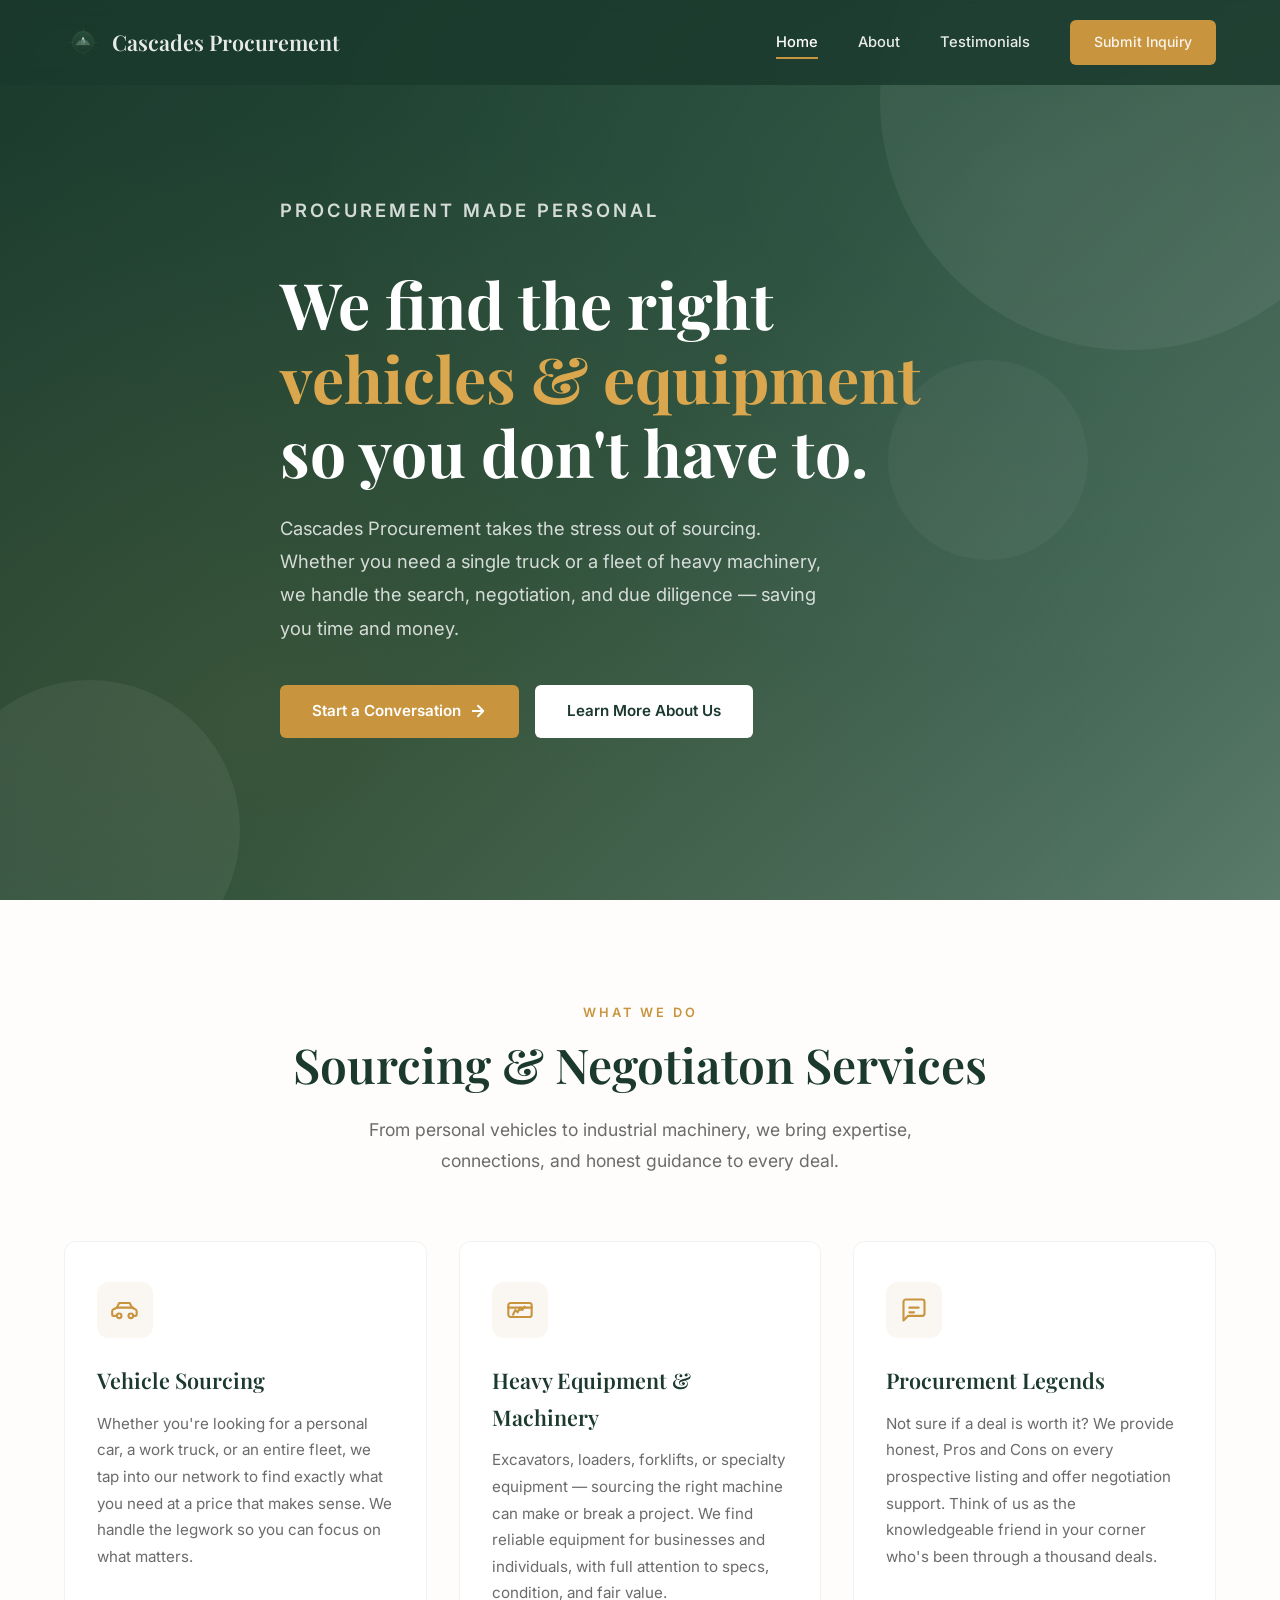
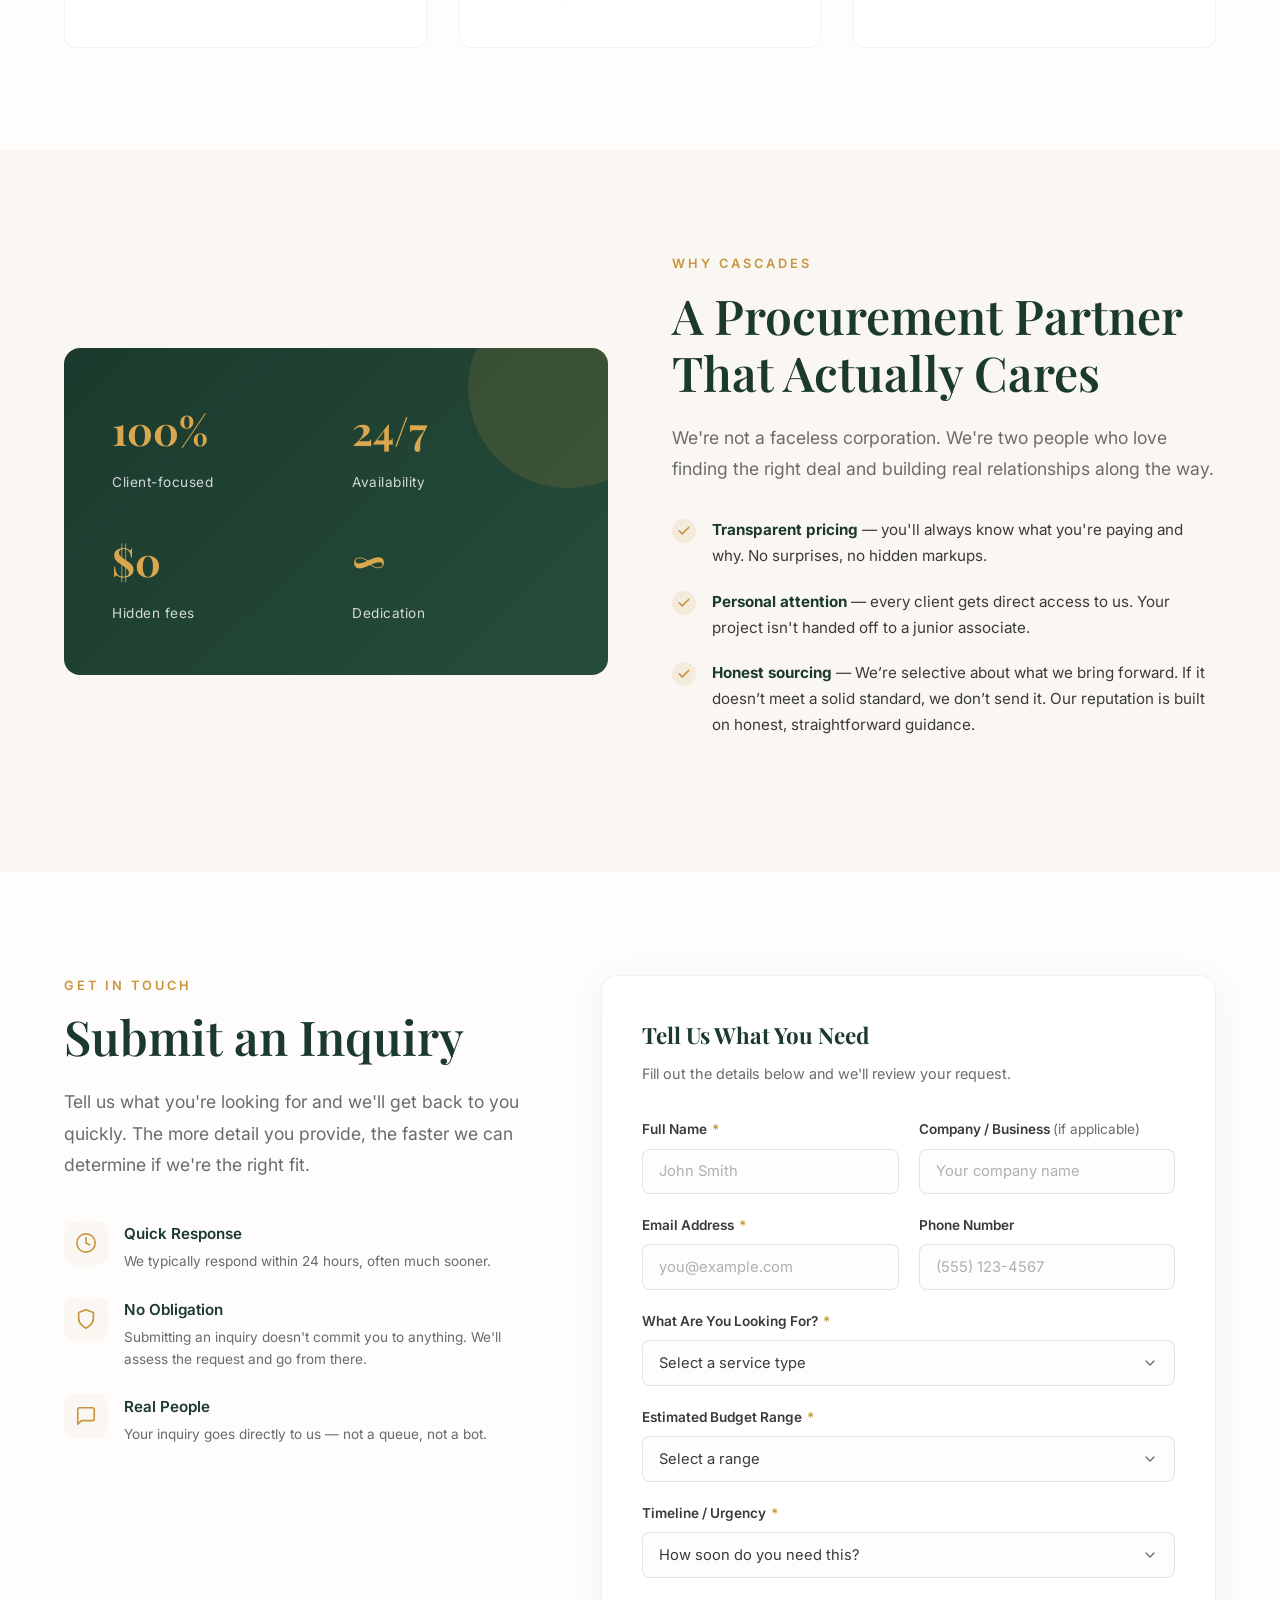
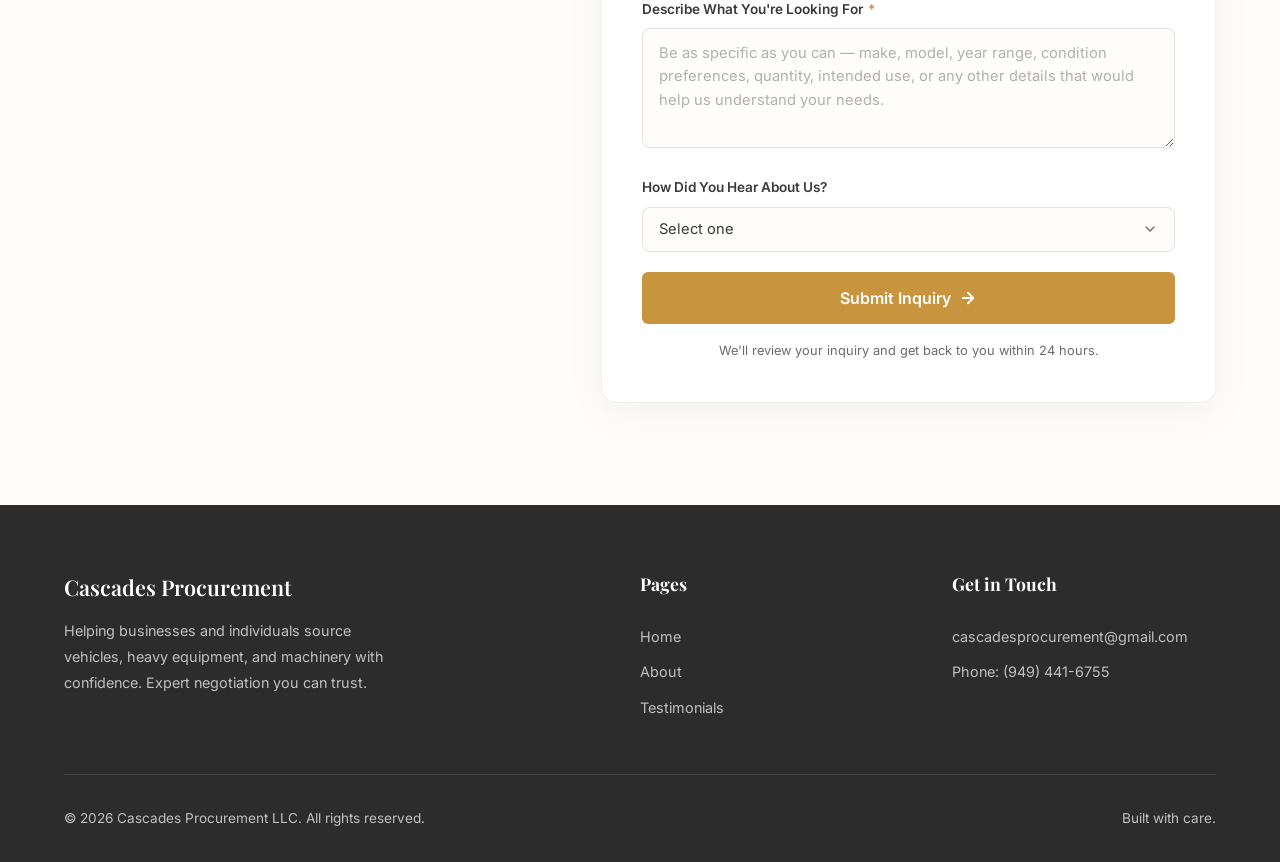
==== index.html @ 2230323b "Update index.html" ====
<!DOCTYPE html>
<html lang="en">
<head>
  <meta charset="UTF-8">
  <meta name="viewport" content="width=device-width, initial-scale=1.0">
  <title>Cascades Procurement — Vehicle &amp; Equipment Sourcing</title>
  <meta name="description" content="Cascades Procurement helps businesses and individuals source vehicles, heavy equipment, and machinery at the best value. Expert consulting and negotiation services.">
  <link rel="stylesheet" href="styles.css">
  <link rel="icon" type="image/svg+xml" href="logo-icon.svg">
</head>
<body>

  <!-- ========== NAVIGATION ========== -->
  <nav class="navbar" id="navbar">
    <div class="container nav-inner">
      <a href="index.html" class="nav-logo">
        <img class="nav-logo-icon" src="logo-icon.svg" alt="Cascades Procurement logo">
        <span class="nav-logo-text">Cascades Procurement</span>
      </a>
      <div class="nav-links" id="navLinks">
        <a href="index.html" class="active">Home</a>
        <a href="about.html">About</a>
        <a href="testimonials.html">Testimonials</a>
        <a href="#contact" class="btn btn-primary nav-cta">Submit Inquiry</a>
      </div>
      <button class="nav-toggle" id="navToggle" aria-label="Toggle navigation">
        <span></span><span></span><span></span>
      </button>
    </div>
  </nav>

  <!-- ========== HERO ========== -->
  <section class="hero">
    <div class="hero-shape hero-shape-1"></div>
    <div class="hero-shape hero-shape-2"></div>
    <div class="hero-shape hero-shape-3"></div>
    <div class="container hero-content">
      <p class="hero-label fade-up">Procurement Made Personal</p>
      <h1 class="fade-up">We find the right <em>vehicles &amp; equipment</em> so you don't have to.</h1>
      <p class="fade-up">Cascades Procurement takes the stress out of sourcing. Whether you need a single truck or a fleet of heavy machinery, we handle the search, negotiation, and due&nbsp;diligence&nbsp;&mdash;&nbsp;saving you time and money.</p>
      <div class="hero-buttons fade-up">
        <a href="#contact" class="btn btn-primary">
          Start a Conversation
          <svg width="18" height="18" viewBox="0 0 24 24" fill="none" stroke="currentColor" stroke-width="2.5" stroke-linecap="round" stroke-linejoin="round"><path d="M5 12h14M12 5l7 7-7 7"/></svg>
        </a>
        <a href="about.html" class="btn btn-white">Learn More About Us</a>
      </div>
    </div>
  </section>

  <!-- ========== SERVICES ========== -->
  <section class="services" id="services">
    <div class="container">
      <div class="services-header">
        <p class="section-label fade-up">What We Do</p>
        <h2 class="section-heading fade-up">Sourcing &amp; Negotiaton Services</h2>
        <p class="section-sub fade-up">From personal vehicles to industrial machinery, we bring expertise, connections, and honest guidance to every deal.</p>
      </div>
      <div class="services-grid stagger">

        <!-- Card 1 -->
        <div class="service-card fade-up">
          <div class="service-icon">
            <svg viewBox="0 0 24 24" fill="none" stroke="currentColor" stroke-width="1.8" stroke-linecap="round" stroke-linejoin="round">
              <path d="M19 17h2c.6 0 1-.4 1-1v-3c0-.9-.7-1.7-1.5-1.9L18 10l-2-4H7L5 10l-2.5 1.1C1.7 11.3 1 12.1 1 13v3c0 .6.4 1 1 1h2"/>
              <circle cx="7" cy="17" r="2"/><circle cx="17" cy="17" r="2"/>
              <path d="M5 10h14"/>
            </svg>
          </div>
          <h3>Vehicle Sourcing</h3>
          <p>Whether you're looking for a personal car, a work truck, or an entire fleet, we tap into our network to find exactly what you need at a price that makes sense. We handle the legwork so you can focus on what matters.</p>
        </div>

        <!-- Card 2 -->
        <div class="service-card fade-up">
          <div class="service-icon">
            <svg viewBox="0 0 24 24" fill="none" stroke="currentColor" stroke-width="1.8" stroke-linecap="round" stroke-linejoin="round">
              <rect x="2" y="6" width="20" height="12" rx="2"/>
              <path d="M12 12h.01"/>
              <path d="M2 10h20"/>
              <path d="M6 16l2-4 2 2 2-4 2 2 2-3"/>
            </svg>
          </div>
          <h3>Heavy Equipment &amp; Machinery</h3>
          <p>Excavators, loaders, forklifts, or specialty equipment &mdash; sourcing the right machine can make or break a project. We find reliable equipment for businesses and individuals, with full attention to specs, condition, and fair value.</p>
        </div>

        <!-- Card 3 -->
        <div class="service-card fade-up">
          <div class="service-icon">
            <svg viewBox="0 0 24 24" fill="none" stroke="currentColor" stroke-width="1.8" stroke-linecap="round" stroke-linejoin="round">
              <path d="M21 15a2 2 0 01-2 2H7l-4 4V5a2 2 0 012-2h14a2 2 0 012 2z"/>
              <path d="M8 10h8M8 14h4"/>
            </svg>
          </div>
          <h3>Procurement Legends</h3>
          <p>Not sure if a deal is worth it? We provide honest, Pros and Cons on every prospective listing and offer negotiation support. Think of us as the knowledgeable friend in your corner who's been through a thousand deals.</p>
        </div>

      </div>
    </div>
  </section>

  <!-- ========== WHY US ========== -->
  <section class="value">
    <div class="container value-grid">
      <div class="value-visual fade-up">
        <div class="value-visual-box">
          <div class="stat-grid">
            <div class="stat">
              <h4>100%</h4>
              <span>Client-focused</span>
            </div>
            <div class="stat">
              <h4>24/7</h4>
              <span>Availability</span>
            </div>
            <div class="stat">
              <h4>$0</h4>
              <span>Hidden fees</span>
            </div>
            <div class="stat">
              <h4>&infin;</h4>
              <span>Dedication</span>
            </div>
          </div>
        </div>
      </div>
      <div class="value-content fade-up">
        <p class="section-label">Why Cascades</p>
        <h2 class="section-heading">A Procurement Partner That Actually Cares</h2>
        <p class="section-sub">We're not a faceless corporation. We're two people who love finding the right deal and building real relationships along the way.</p>
        <div class="value-list">
          <div class="value-item">
            <div class="value-check">
              <svg viewBox="0 0 24 24" fill="none" stroke="currentColor" stroke-width="3" stroke-linecap="round" stroke-linejoin="round"><polyline points="20 6 9 17 4 12"/></svg>
            </div>
            <p><strong>Transparent pricing</strong> &mdash; you'll always know what you're paying and why. No surprises, no hidden markups.</p>
          </div>
          <div class="value-item">
            <div class="value-check">
              <svg viewBox="0 0 24 24" fill="none" stroke="currentColor" stroke-width="3" stroke-linecap="round" stroke-linejoin="round"><polyline points="20 6 9 17 4 12"/></svg>
            </div>
            <p><strong>Personal attention</strong> &mdash; every client gets direct access to us. Your project isn't handed off to a junior associate.</p>
          </div>
          <div class="value-item">
            <div class="value-check">
              <svg viewBox="0 0 24 24" fill="none" stroke="currentColor" stroke-width="3" stroke-linecap="round" stroke-linejoin="round"><polyline points="20 6 9 17 4 12"/></svg>
            </div>
            <p><strong>Honest sourcing</strong> &mdash; We’re selective about what we bring forward. If it doesn’t meet a solid standard, we don’t send it. Our reputation is built on honest, straightforward guidance.</p>
          </div>
        </div>
      </div>
    </div>
  </section>

  <!-- ========== INQUIRY FORM ========== -->
  <section class="inquiry" id="contact">
    <div class="container">
      <div class="inquiry-wrapper">

        <!-- Left: Info -->
        <div class="inquiry-info fade-up">
          <p class="section-label">Get in Touch</p>
          <h2 class="section-heading">Submit an Inquiry</h2>
          <p class="section-sub">Tell us what you're looking for and we'll get back to you quickly. The more detail you provide, the faster we can determine if we're the right fit.</p>
          <div class="inquiry-perks">
            <div class="inquiry-perk">
              <div class="inquiry-perk-icon">
                <svg viewBox="0 0 24 24" fill="none" stroke="currentColor" stroke-width="1.8" stroke-linecap="round" stroke-linejoin="round"><circle cx="12" cy="12" r="10"/><polyline points="12 6 12 12 16 14"/></svg>
              </div>
              <div>
                <h4>Quick Response</h4>
                <p>We typically respond within 24 hours, often much sooner.</p>
              </div>
            </div>
            <div class="inquiry-perk">
              <div class="inquiry-perk-icon">
                <svg viewBox="0 0 24 24" fill="none" stroke="currentColor" stroke-width="1.8" stroke-linecap="round" stroke-linejoin="round"><path d="M12 22s8-4 8-10V5l-8-3-8 3v7c0 6 8 10 8 10z"/></svg>
              </div>
              <div>
                <h4>No Obligation</h4>
                <p>Submitting an inquiry doesn't commit you to anything. We'll assess the request and go from there.</p>
              </div>
            </div>
            <div class="inquiry-perk">
              <div class="inquiry-perk-icon">
                <svg viewBox="0 0 24 24" fill="none" stroke="currentColor" stroke-width="1.8" stroke-linecap="round" stroke-linejoin="round"><path d="M21 15a2 2 0 01-2 2H7l-4 4V5a2 2 0 012-2h14a2 2 0 012 2z"/></svg>
              </div>
              <div>
                <h4>Real People</h4>
                <p>Your inquiry goes directly to us — not a queue, not a bot.</p>
              </div>
            </div>
          </div>
        </div>

        <!-- Right: Form -->
        <div class="inquiry-form-card fade-up">
          <h3>Tell Us What You Need</h3>
          <p>Fill out the details below and we'll review your request.</p>

          <form id="inquiryForm" action="https://formspree.io/f/xgopvnvy" method="POST">

            <div class="form-row">
              <div class="form-group">
                <label for="name">Full Name <span class="required">*</span></label>
                <input type="text" id="name" name="name" placeholder="John Smith" required>
              </div>
              <div class="form-group">
                <label for="company">Company / Business <span style="font-weight:400;color:var(--text-light);">(if applicable)</span></label>
                <input type="text" id="company" name="company" placeholder="Your company name">
              </div>
            </div>

            <div class="form-row">
              <div class="form-group">
                <label for="email">Email Address <span class="required">*</span></label>
                <input type="email" id="email" name="email" placeholder="you@example.com" required>
              </div>
              <div class="form-group">
                <label for="phone">Phone Number</label>
                <input type="tel" id="phone" name="phone" placeholder="(555) 123-4567">
              </div>
            </div>

            <div class="form-group">
              <label for="service">What Are You Looking For? <span class="required">*</span></label>
              <select id="service" name="service" required>
                <option value="" disabled selected>Select a service type</option>
                <option value="Vehicle Sourcing — Personal">Vehicle Sourcing — Personal Use</option>
                <option value="Vehicle Sourcing — Business">Vehicle Sourcing — Business / Fleet</option>
                <option value="Heavy Equipment — Personal">Heavy Equipment / Machinery — Personal Use</option>
                <option value="Heavy Equipment — Business">Heavy Equipment / Machinery — Business Use</option>
                <option value="Consulting — Purchase Advice">Consulting — Purchase Advice / Opinion</option>
                <option value="Other">Other</option>
              </select>
            </div>

            <div class="form-group">
              <label for="budget">Estimated Budget Range <span class="required">*</span></label>
              <select id="budget" name="budget" required>
                <option value="" disabled selected>Select a range</option>
                <option value="Under $25,000">Under $25,000</option>
                <option value="$25,000 - $50,000">$25,000 – $50,000</option>
                <option value="$50,000 - $100,000">$50,000 – $100,000</option>
                <option value="$100,000 - $250,000">$100,000 – $250,000</option>
                <option value="$250,000+">$250,000+</option>
                <option value="Not sure yet">Not sure yet</option>
              </select>
            </div>

            <div class="form-group">
              <label for="timeline">Timeline / Urgency <span class="required">*</span></label>
              <select id="timeline" name="timeline" required>
                <option value="" disabled selected>How soon do you need this?</option>
                <option value="ASAP">As soon as possible</option>
                <option value="Within 2 weeks">Within 2 weeks</option>
                <option value="Within 1 month">Within 1 month</option>
                <option value="Within 3 months">Within 1–3 months</option>
                <option value="No rush">No rush — just exploring</option>
              </select>
            </div>

            <div class="form-group">
              <label for="details">Describe What You're Looking For <span class="required">*</span></label>
              <textarea id="details" name="details" placeholder="Be as specific as you can — make, model, year range, condition preferences, quantity, intended use, or any other details that would help us understand your needs." required></textarea>
            </div>

            <div class="form-group">
              <label for="how_found">How Did You Hear About Us?</label>
              <select id="how_found" name="how_found">
                <option value="" disabled selected>Select one</option>
                <option value="Google Search">Google Search</option>
                <option value="Social Media">Social Media</option>
                <option value="Referral">Referral / Word of Mouth</option>
                <option value="Other">Other</option>
              </select>
            </div>

            <div class="form-submit">
              <button type="submit" class="btn btn-primary">
                Submit Inquiry
                <svg width="18" height="18" viewBox="0 0 24 24" fill="none" stroke="currentColor" stroke-width="2.5" stroke-linecap="round" stroke-linejoin="round"><path d="M5 12h14M12 5l7 7-7 7"/></svg>
              </button>
            </div>
            <p class="form-note">We'll review your inquiry and get back to you within 24 hours.</p>
          </form>

          <!-- Success message (shown after submit) -->
          <div class="form-success" id="formSuccess">
            <div class="form-success-icon">
              <svg viewBox="0 0 24 24" fill="none" stroke="currentColor" stroke-width="2" stroke-linecap="round" stroke-linejoin="round"><polyline points="20 6 9 17 4 12"/></svg>
            </div>
            <h3>Inquiry Received!</h3>
            <p>Thank you for reaching out. We'll review the details and get back to you as soon as possible — usually within 24 hours.</p>
          </div>

        </div>
      </div>
    </div>
  </section>

  <!-- ========== FOOTER ========== -->
  <footer class="footer">
    <div class="container">
      <div class="footer-grid">
        <div class="footer-brand">
          <span class="nav-logo-text">Cascades Procurement</span>
          <p>Helping businesses and individuals source vehicles, heavy equipment, and machinery with confidence. Expert negotiation you can trust.</p>
        </div>
        <div>
          <h4>Pages</h4>
          <div class="footer-links">
            <a href="index.html">Home</a>
            <a href="about.html">About</a>
            <a href="testimonials.html">Testimonials</a>
          </div>
        </div>
        <div>
          <h4>Get in Touch</h4>
          <div class="footer-links">
            <a href="mailto:cascadesprocurement@gmail.com">cascadesprocurement@gmail.com</a>
            <a href="tel:+10000000000">Phone: (949) 441-6755</a>
          </div>
        </div>
      </div>
      <div class="footer-bottom">
        <span>&copy; 2026 Cascades Procurement LLC. All rights reserved.</span>
        <span>Built with care.</span>
      </div>
    </div>
  </footer>

  <script src="script.js"></script>
</body>
</html>
---- styles.css ----
/* ============================================
   Cascades Procurement — Global Styles
   Warm, approachable, professional
   ============================================ */

/* ---------- Fonts ---------- */
@import url('https://fonts.googleapis.com/css2?family=Inter:wght@300;400;500;600;700&family=Playfair+Display:wght@500;600;700&display=swap');

/* ---------- Custom Properties ---------- */
:root {
  /* Core palette */
  --forest:       #1b3a2d;
  --forest-light: #264d3b;
  --sage:         #5a7a6a;
  --amber:        #c8943e;
  --amber-light:  #daa74e;
  --cream:        #faf7f2;
  --warm-white:   #fffdfb;
  --warm-gray:    #f2efe9;
  --charcoal:     #2c2c2c;
  --text:         #3a3a3a;
  --text-light:   #6b6b6b;

  /* Typography */
  --font-body:    'Inter', system-ui, -apple-system, sans-serif;
  --font-display: 'Playfair Display', Georgia, serif;

  /* Spacing */
  --section-pad: clamp(4rem, 8vw, 7rem);

  /* Transitions */
  --ease: cubic-bezier(.4, 0, .2, 1);
}

/* ---------- Reset & Base ---------- */
*, *::before, *::after { box-sizing: border-box; margin: 0; padding: 0; }

html {
  scroll-behavior: smooth;
  -webkit-font-smoothing: antialiased;
}

body {
  font-family: var(--font-body);
  color: var(--text);
  background: var(--warm-white);
  line-height: 1.7;
  overflow-x: hidden;
}

img { max-width: 100%; display: block; }
a   { text-decoration: none; color: inherit; }
ul  { list-style: none; }

/* ---------- Utility ---------- */
.container {
  width: min(1200px, 90%);
  margin-inline: auto;
}

.section-label {
  font-family: var(--font-body);
  font-size: .8rem;
  font-weight: 600;
  letter-spacing: 3px;
  text-transform: uppercase;
  color: var(--amber);
  margin-bottom: .75rem;
}

.section-heading {
  font-family: var(--font-display);
  font-size: clamp(2rem, 4vw, 3rem);
  font-weight: 600;
  color: var(--forest);
  line-height: 1.2;
  margin-bottom: 1.25rem;
}

.section-sub {
  font-size: 1.1rem;
  color: var(--text-light);
  max-width: 600px;
  line-height: 1.8;
}

/* ---------- Buttons ---------- */
.btn {
  display: inline-flex;
  align-items: center;
  gap: .5rem;
  padding: .85rem 2rem;
  border-radius: 6px;
  font-family: var(--font-body);
  font-weight: 600;
  font-size: .95rem;
  cursor: pointer;
  border: none;
  transition: all .3s var(--ease);
}

.btn-primary {
  background: var(--amber);
  color: #fff;
}
.btn-primary:hover {
  background: var(--amber-light);
  transform: translateY(-2px);
  box-shadow: 0 8px 24px rgba(200, 148, 62, .3);
}

.btn-outline {
  background: transparent;
  color: var(--forest);
  border: 2px solid var(--forest);
}
.btn-outline:hover {
  background: var(--forest);
  color: #fff;
  transform: translateY(-2px);
}

.btn-white {
  background: #fff;
  color: var(--forest);
}
.btn-white:hover {
  transform: translateY(-2px);
  box-shadow: 0 8px 24px rgba(0,0,0,.12);
}

/* ---------- Navigation ---------- */
.navbar {
  position: fixed;
  top: 0; left: 0; right: 0;
  z-index: 1000;
  padding: 1.25rem 0;
  background: rgba(27, 58, 45, .85);
  backdrop-filter: blur(12px);
  transition: all .4s var(--ease);
}

/* Nav text is white on dark hero background */
.navbar .nav-logo-text,
.navbar .nav-links a {
  color: rgba(255,255,255,.9);
}

.navbar .nav-links a:hover,
.navbar .nav-links a.active {
  color: #fff;
}

.navbar .nav-toggle span {
  background: #fff;
}

.navbar.scrolled {
  background: rgba(255, 253, 251, .97);
  backdrop-filter: blur(12px);
  box-shadow: 0 1px 20px rgba(0,0,0,.06);
  padding: .85rem 0;
}

/* Revert text to dark on scrolled / inner pages */
.navbar.scrolled .nav-logo-text,
.navbar.scrolled .nav-links a {
  color: var(--text);
}

.navbar.scrolled .nav-links a:hover,
.navbar.scrolled .nav-links a.active {
  color: var(--forest);
}

.navbar.scrolled .nav-toggle span {
  background: var(--forest);
}

/* scrolled state handled by default img rendering */

.nav-inner {
  display: flex;
  align-items: center;
  justify-content: space-between;
}

.nav-logo {
  display: flex;
  align-items: center;
  gap: .65rem;
}

.nav-logo-icon {
  width: 38px;
  height: 38px;
}

.nav-logo-text {
  font-family: var(--font-display);
  font-size: 1.35rem;
  font-weight: 600;
  color: var(--forest);
}

.nav-links {
  display: flex;
  align-items: center;
  gap: 2.5rem;
}

.nav-links a {
  font-size: .92rem;
  font-weight: 500;
  color: var(--text);
  position: relative;
  transition: color .3s var(--ease);
}

.nav-links a::after {
  content: '';
  position: absolute;
  bottom: -4px; left: 0;
  width: 0; height: 2px;
  background: var(--amber);
  transition: width .3s var(--ease);
}

.nav-links a:hover,
.nav-links a.active {
  color: var(--forest);
}

.nav-links a:hover::after,
.nav-links a.active::after {
  width: 100%;
}

.nav-cta {
  padding: .65rem 1.5rem !important;
  font-size: .88rem !important;
}

/* Mobile menu toggle */
.nav-toggle {
  display: none;
  flex-direction: column;
  gap: 5px;
  cursor: pointer;
  background: none;
  border: none;
  padding: 4px;
}
.nav-toggle span {
  display: block;
  width: 24px;
  height: 2px;
  background: var(--forest);
  border-radius: 2px;
  transition: all .3s var(--ease);
}

/* ---------- Hero ---------- */
.hero {
  position: relative;
  min-height: 100vh;
  display: flex;
  align-items: center;
  background: linear-gradient(135deg, var(--forest) 0%, var(--forest-light) 50%, var(--sage) 100%);
  overflow: hidden;
}

.hero::before {
  content: '';
  position: absolute;
  inset: 0;
  background:
    radial-gradient(ellipse at 20% 80%, rgba(200, 148, 62, .12) 0%, transparent 60%),
    radial-gradient(ellipse at 80% 20%, rgba(255,255,255,.06) 0%, transparent 50%);
}

.hero-content {
  position: relative;
  z-index: 2;
  max-width: 720px;
  padding: 8rem 0 6rem;
}

.hero-label {
  font-size: .8rem;
  font-weight: 600;
  letter-spacing: 3px;
  text-transform: uppercase;
  color: var(--amber);
  margin-bottom: 1.5rem;
}

.hero h1 {
  font-family: var(--font-display);
  font-size: clamp(2.5rem, 5.5vw, 4rem);
  font-weight: 700;
  color: #fff;
  line-height: 1.15;
  margin-bottom: 1.5rem;
}

.hero h1 em {
  font-style: normal;
  color: var(--amber-light);
}

.hero p {
  font-size: 1.15rem;
  color: rgba(255,255,255,.8);
  line-height: 1.8;
  max-width: 560px;
  margin-bottom: 2.5rem;
}

.hero-buttons {
  display: flex;
  flex-wrap: wrap;
  gap: 1rem;
}

/* Floating shapes */
.hero-shape {
  position: absolute;
  border-radius: 50%;
  opacity: .06;
  background: #fff;
}
.hero-shape-1 { width: 500px; height: 500px; top: -150px; right: -100px; }
.hero-shape-2 { width: 300px; height: 300px; bottom: -80px; left: -60px; }
.hero-shape-3 { width: 200px; height: 200px; top: 40%; right: 15%; opacity: .04; }

/* ---------- Services ---------- */
.services {
  padding: var(--section-pad) 0;
  background: var(--warm-white);
}

.services-header {
  text-align: center;
  margin-bottom: 4rem;
}

.services-header .section-sub {
  margin-inline: auto;
}

.services-grid {
  display: grid;
  grid-template-columns: repeat(auto-fit, minmax(320px, 1fr));
  gap: 2rem;
}

.service-card {
  background: #fff;
  border-radius: 12px;
  padding: 2.5rem 2rem;
  border: 1px solid rgba(0,0,0,.05);
  transition: all .4s var(--ease);
  position: relative;
  overflow: hidden;
}

.service-card::before {
  content: '';
  position: absolute;
  top: 0; left: 0; right: 0;
  height: 3px;
  background: linear-gradient(90deg, var(--amber), var(--amber-light));
  transform: scaleX(0);
  transform-origin: left;
  transition: transform .4s var(--ease);
}

.service-card:hover {
  transform: translateY(-4px);
  box-shadow: 0 16px 48px rgba(0,0,0,.08);
}

.service-card:hover::before {
  transform: scaleX(1);
}

.service-icon {
  width: 56px;
  height: 56px;
  border-radius: 12px;
  background: var(--cream);
  display: flex;
  align-items: center;
  justify-content: center;
  margin-bottom: 1.5rem;
}

.service-icon svg {
  width: 28px;
  height: 28px;
  color: var(--amber);
}

.service-card h3 {
  font-family: var(--font-display);
  font-size: 1.35rem;
  font-weight: 600;
  color: var(--forest);
  margin-bottom: .75rem;
}

.service-card p {
  color: var(--text-light);
  font-size: .95rem;
  line-height: 1.75;
}

/* ---------- Why Us / Value ---------- */
.value {
  padding: var(--section-pad) 0;
  background: var(--cream);
}

.value-grid {
  display: grid;
  grid-template-columns: 1fr 1fr;
  gap: 4rem;
  align-items: center;
}

.value-visual {
  position: relative;
}

.value-visual-box {
  background: linear-gradient(135deg, var(--forest), var(--forest-light));
  border-radius: 16px;
  padding: 3rem;
  color: #fff;
  position: relative;
  overflow: hidden;
}

.value-visual-box::after {
  content: '';
  position: absolute;
  width: 200px; height: 200px;
  border-radius: 50%;
  background: rgba(200,148,62,.15);
  top: -60px; right: -60px;
}

.stat-grid {
  display: grid;
  grid-template-columns: 1fr 1fr;
  gap: 2rem;
  position: relative;
  z-index: 1;
}

.stat h4 {
  font-family: var(--font-display);
  font-size: 2.5rem;
  font-weight: 700;
  color: var(--amber-light);
  margin-bottom: .25rem;
}

.stat span {
  font-size: .85rem;
  opacity: .8;
  letter-spacing: .5px;
}

.value-content .section-sub {
  margin-bottom: 2rem;
}

.value-list {
  display: flex;
  flex-direction: column;
  gap: 1.25rem;
  margin-bottom: 2rem;
}

.value-item {
  display: flex;
  align-items: flex-start;
  gap: 1rem;
}

.value-check {
  width: 24px;
  height: 24px;
  border-radius: 50%;
  background: rgba(200, 148, 62, .12);
  display: flex;
  align-items: center;
  justify-content: center;
  flex-shrink: 0;
  margin-top: 2px;
}

.value-check svg {
  width: 14px;
  height: 14px;
  color: var(--amber);
}

.value-item p {
  font-size: .95rem;
  color: var(--text);
  line-height: 1.7;
}

.value-item strong {
  color: var(--forest);
}

/* ---------- Inquiry Form ---------- */
.inquiry {
  padding: var(--section-pad) 0;
  background: var(--warm-white);
}

.inquiry-wrapper {
  display: grid;
  grid-template-columns: 1fr 1.3fr;
  gap: 4rem;
  align-items: start;
}

.inquiry-info {
  position: sticky;
  top: 7rem;
}

.inquiry-info .section-sub {
  margin-bottom: 2.5rem;
}

.inquiry-perks {
  display: flex;
  flex-direction: column;
  gap: 1.5rem;
}

.inquiry-perk {
  display: flex;
  align-items: flex-start;
  gap: 1rem;
}

.inquiry-perk-icon {
  width: 44px;
  height: 44px;
  border-radius: 10px;
  background: var(--cream);
  display: flex;
  align-items: center;
  justify-content: center;
  flex-shrink: 0;
}

.inquiry-perk-icon svg {
  width: 22px;
  height: 22px;
  color: var(--amber);
}

.inquiry-perk h4 {
  font-size: .95rem;
  font-weight: 600;
  color: var(--forest);
  margin-bottom: .2rem;
}

.inquiry-perk p {
  font-size: .85rem;
  color: var(--text-light);
  line-height: 1.65;
}

.inquiry-form-card {
  background: #fff;
  border-radius: 16px;
  padding: 2.5rem;
  border: 1px solid rgba(0,0,0,.06);
  box-shadow: 0 8px 40px rgba(0,0,0,.05);
}

.inquiry-form-card h3 {
  font-family: var(--font-display);
  font-size: 1.4rem;
  color: var(--forest);
  margin-bottom: .5rem;
}

.inquiry-form-card > p {
  font-size: .9rem;
  color: var(--text-light);
  margin-bottom: 2rem;
  line-height: 1.7;
}

.form-row {
  display: grid;
  grid-template-columns: 1fr 1fr;
  gap: 1.25rem;
}

.form-group {
  margin-bottom: 1.25rem;
}

.form-group.full {
  grid-column: 1 / -1;
}

.form-group label {
  display: block;
  font-size: .85rem;
  font-weight: 600;
  color: var(--text);
  margin-bottom: .45rem;
}

.form-group label .required {
  color: var(--amber);
  margin-left: 2px;
}

.form-group input,
.form-group select,
.form-group textarea {
  width: 100%;
  padding: .8rem 1rem;
  border: 1.5px solid rgba(0,0,0,.1);
  border-radius: 8px;
  font-family: var(--font-body);
  font-size: .92rem;
  color: var(--text);
  background: var(--warm-white);
  transition: border-color .3s var(--ease), box-shadow .3s var(--ease);
  -webkit-appearance: none;
  appearance: none;
}

.form-group select {
  background-image: url("data:image/svg+xml,%3Csvg xmlns='http://www.w3.org/2000/svg' width='16' height='16' viewBox='0 0 24 24' fill='none' stroke='%236b6b6b' stroke-width='2' stroke-linecap='round' stroke-linejoin='round'%3E%3Cpolyline points='6 9 12 15 18 9'%3E%3C/polyline%3E%3C/svg%3E");
  background-repeat: no-repeat;
  background-position: right 1rem center;
  padding-right: 2.5rem;
  cursor: pointer;
}

.form-group textarea {
  resize: vertical;
  min-height: 120px;
  line-height: 1.6;
}

.form-group input:focus,
.form-group select:focus,
.form-group textarea:focus {
  outline: none;
  border-color: var(--amber);
  box-shadow: 0 0 0 3px rgba(200, 148, 62, .12);
}

.form-group input::placeholder,
.form-group textarea::placeholder {
  color: #b0b0b0;
}

.form-submit {
  margin-top: .5rem;
}

.form-submit .btn {
  width: 100%;
  justify-content: center;
  padding: 1rem;
  font-size: 1rem;
}

.form-note {
  text-align: center;
  font-size: .8rem;
  color: var(--text-light);
  margin-top: 1rem;
}

/* Form success state */
.form-success {
  text-align: center;
  padding: 3rem 2rem;
  display: none;
}

.form-success.show {
  display: block;
}

.form-success-icon {
  width: 64px;
  height: 64px;
  border-radius: 50%;
  background: rgba(200, 148, 62, .1);
  display: flex;
  align-items: center;
  justify-content: center;
  margin: 0 auto 1.5rem;
}

.form-success-icon svg {
  width: 32px;
  height: 32px;
  color: var(--amber);
}

.form-success h3 {
  font-family: var(--font-display);
  font-size: 1.5rem;
  color: var(--forest);
  margin-bottom: .75rem;
}

.form-success p {
  color: var(--text-light);
  font-size: .95rem;
  line-height: 1.7;
}

@media (max-width: 900px) {
  .inquiry-wrapper {
    grid-template-columns: 1fr;
    gap: 2.5rem;
  }

  .inquiry-info {
    position: static;
  }

  .form-row {
    grid-template-columns: 1fr;
  }
}

/* ---------- CTA Banner ---------- */
.cta-banner {
  padding: var(--section-pad) 0;
  background: linear-gradient(135deg, var(--forest) 0%, var(--forest-light) 100%);
  text-align: center;
  position: relative;
  overflow: hidden;
}

.cta-banner::before {
  content: '';
  position: absolute;
  width: 600px; height: 600px;
  border-radius: 50%;
  background: rgba(200,148,62,.08);
  top: -200px; right: -200px;
}

.cta-banner .section-label { color: var(--amber-light); }

.cta-banner h2 {
  font-family: var(--font-display);
  font-size: clamp(2rem, 4vw, 3rem);
  font-weight: 600;
  color: #fff;
  margin-bottom: 1rem;
}

.cta-banner p {
  color: rgba(255,255,255,.75);
  font-size: 1.1rem;
  max-width: 560px;
  margin: 0 auto 2.5rem;
  line-height: 1.8;
}

.cta-buttons {
  display: flex;
  justify-content: center;
  flex-wrap: wrap;
  gap: 1rem;
  position: relative;
  z-index: 1;
}

/* ---------- Footer ---------- */
.footer {
  background: var(--charcoal);
  color: rgba(255,255,255,.7);
  padding: 4rem 0 2rem;
}

.footer-grid {
  display: grid;
  grid-template-columns: 2fr 1fr 1fr;
  gap: 3rem;
  margin-bottom: 3rem;
}

.footer-brand .nav-logo-text {
  color: #fff;
  margin-bottom: .75rem;
  display: block;
}

.footer-brand p {
  font-size: .9rem;
  line-height: 1.8;
  max-width: 320px;
}

.footer h4 {
  font-family: var(--font-display);
  font-size: 1.1rem;
  color: #fff;
  margin-bottom: 1.25rem;
}

.footer-links a {
  display: block;
  font-size: .9rem;
  padding: .35rem 0;
  transition: color .3s var(--ease);
}

.footer-links a:hover {
  color: var(--amber-light);
}

.footer-bottom {
  border-top: 1px solid rgba(255,255,255,.1);
  padding-top: 2rem;
  display: flex;
  justify-content: space-between;
  align-items: center;
  font-size: .85rem;
}

/* ---------- About Page ---------- */
.page-hero {
  padding: 10rem 0 5rem;
  background: linear-gradient(135deg, var(--forest) 0%, var(--forest-light) 50%, var(--sage) 100%);
  text-align: center;
  position: relative;
  overflow: hidden;
}

.page-hero::before {
  content: '';
  position: absolute;
  inset: 0;
  background: radial-gradient(ellipse at 50% 80%, rgba(200,148,62,.1) 0%, transparent 60%);
}

.page-hero h1 {
  font-family: var(--font-display);
  font-size: clamp(2.2rem, 4.5vw, 3.5rem);
  font-weight: 700;
  color: #fff;
  margin-bottom: 1rem;
  position: relative;
}

.page-hero p {
  font-size: 1.15rem;
  color: rgba(255,255,255,.75);
  max-width: 560px;
  margin-inline: auto;
  position: relative;
}

.about-story {
  padding: var(--section-pad) 0;
}

.about-story-grid {
  display: grid;
  grid-template-columns: 1fr 1fr;
  gap: 4rem;
  align-items: center;
}

.about-story-visual {
  background: linear-gradient(135deg, var(--cream), var(--warm-gray));
  border-radius: 16px;
  padding: 3rem;
  display: flex;
  align-items: center;
  justify-content: center;
  min-height: 360px;
}

.about-icon-large svg {
  width: 120px;
  height: 120px;
  color: var(--forest);
  opacity: .3;
}

.about-story-text h2 {
  font-family: var(--font-display);
  font-size: clamp(1.8rem, 3.5vw, 2.5rem);
  color: var(--forest);
  margin-bottom: 1.5rem;
  line-height: 1.25;
}

.about-story-text p {
  color: var(--text-light);
  font-size: 1.05rem;
  line-height: 1.85;
  margin-bottom: 1.25rem;
}

/* Approach section */
.approach {
  padding: var(--section-pad) 0;
  background: var(--cream);
}

.approach-header {
  text-align: center;
  margin-bottom: 4rem;
}

.approach-header .section-sub { margin-inline: auto; }

.approach-steps {
  display: grid;
  grid-template-columns: repeat(auto-fit, minmax(240px, 1fr));
  gap: 2rem;
  counter-reset: step;
}

.approach-step {
  background: #fff;
  border-radius: 12px;
  padding: 2.5rem 2rem;
  text-align: center;
  counter-increment: step;
  position: relative;
  transition: transform .3s var(--ease);
}

.approach-step:hover { transform: translateY(-4px); }

.step-number {
  font-family: var(--font-display);
  font-size: 3rem;
  font-weight: 700;
  color: var(--amber);
  opacity: .2;
  margin-bottom: .5rem;
}

.approach-step h3 {
  font-family: var(--font-display);
  font-size: 1.2rem;
  color: var(--forest);
  margin-bottom: .75rem;
}

.approach-step p {
  font-size: .9rem;
  color: var(--text-light);
  line-height: 1.75;
}

/* ---------- Testimonials Page ---------- */
.testimonials-section {
  padding: var(--section-pad) 0;
}

.testimonials-section .section-sub {
  margin-inline: auto;
}

.testimonials-coming {
  text-align: center;
  padding: 5rem 2rem;
}

.testimonials-coming-icon {
  width: 80px;
  height: 80px;
  border-radius: 50%;
  background: var(--cream);
  display: flex;
  align-items: center;
  justify-content: center;
  margin: 0 auto 2rem;
}

.testimonials-coming-icon svg {
  width: 36px;
  height: 36px;
  color: var(--amber);
}

.testimonials-coming h3 {
  font-family: var(--font-display);
  font-size: 1.5rem;
  color: var(--forest);
  margin-bottom: 1rem;
}

.testimonials-coming p {
  font-size: 1.05rem;
  color: var(--text-light);
  max-width: 480px;
  margin: 0 auto 2rem;
  line-height: 1.8;
}

/* ---------- Animations ---------- */
.fade-up {
  opacity: 0;
  transform: translateY(30px);
  transition: opacity .7s var(--ease), transform .7s var(--ease);
}

.fade-up.visible {
  opacity: 1;
  transform: translateY(0);
}

/* Stagger children */
.stagger .fade-up:nth-child(1) { transition-delay: 0s; }
.stagger .fade-up:nth-child(2) { transition-delay: .12s; }
.stagger .fade-up:nth-child(3) { transition-delay: .24s; }
.stagger .fade-up:nth-child(4) { transition-delay: .36s; }
/* ---------- About Story Photo ---------- */
.about-story-visual {
  background: none;        /* override the old gradient bg */
  padding: 0;              /* override old padding */
  min-height: auto;        /* override old min-height */
  border-radius: 16px;
  overflow: hidden;
}
 
.about-story-img {
  width: 100%;
  height: 100%;
  min-height: 360px;
  object-fit: cover;
  border-radius: 16px;
  box-shadow: 0 12px 40px rgba(0, 0, 0, .1);
}
 
 
/* ---------- Meet the Team ---------- */
.team {
  padding: var(--section-pad) 0;
  background: var(--warm-white);
}
 
.team-header {
  text-align: center;
  margin-bottom: 4rem;
}
 
.team-header .section-sub {
  margin-inline: auto;
}
 
.team-grid {
  display: grid;
  grid-template-columns: repeat(2, 1fr);
  gap: 3rem;
  max-width: 900px;
  margin-inline: auto;
}
 
.team-card {
  background: #fff;
  border-radius: 16px;
  overflow: hidden;
  border: 1px solid rgba(0, 0, 0, .05);
  transition: all .4s var(--ease);
}
 
.team-card:hover {
  transform: translateY(-4px);
  box-shadow: 0 16px 48px rgba(0, 0, 0, .08);
}
 
.team-photo {
  width: 100%;
  height: 320px;
  overflow: hidden;
  background: linear-gradient(135deg, var(--cream), var(--warm-gray));
  position: relative;
}
 
.team-photo img {
  width: 100%;
  height: 100%;
  object-fit: cover;
  object-position: center top;
  transition: transform .5s var(--ease);
}
 
.team-card:hover .team-photo img {
  transform: scale(1.03);
}
 
.team-info {
  padding: 2rem;
}
 
.team-info h3 {
  font-family: var(--font-display);
  font-size: 1.5rem;
  font-weight: 600;
  color: var(--forest);
  margin-bottom: .25rem;
}
 
.team-role {
  display: inline-block;
  font-size: .82rem;
  font-weight: 600;
  letter-spacing: 1.5px;
  text-transform: uppercase;
  color: var(--amber);
  margin-bottom: 1rem;
}
 
.team-info p {
  font-size: .95rem;
  color: var(--text-light);
  line-height: 1.75;
}
 
 
/* ---------- Responsive: Team ---------- */
@media (max-width: 700px) {
  .team-grid {
    grid-template-columns: 1fr;
    max-width: 440px;
  }
 
  .team-photo {
    height: 280px;
  }
}
 
/* ---------- Responsive ---------- */
@media (max-width: 900px) {
  .value-grid,
  .about-story-grid {
    grid-template-columns: 1fr;
    gap: 2.5rem;
  }

  .footer-grid {
    grid-template-columns: 1fr;
    gap: 2rem;
  }

  .footer-bottom {
    flex-direction: column;
    gap: .75rem;
    text-align: center;
  }
}

@media (max-width: 768px) {
  .nav-links {
    position: fixed;
    top: 0; right: -100%;
    width: 280px;
    height: 100vh;
    background: var(--warm-white);
    flex-direction: column;
    justify-content: center;
    gap: 2rem;
    padding: 2rem;
    box-shadow: -8px 0 32px rgba(0,0,0,.1);
    transition: right .4s var(--ease);
  }

  .nav-links.open { right: 0; }

  .nav-toggle { display: flex; }

  .hero-content { padding: 7rem 0 4rem; }

  .hero h1 { font-size: clamp(2rem, 7vw, 3rem); }

  .services-grid {
    grid-template-columns: 1fr;
  }

  .stat-grid {
    grid-template-columns: 1fr 1fr;
    gap: 1.5rem;
  }

  .stat h4 { font-size: 2rem; }
}

@media (max-width: 480px) {
  .hero-buttons {
    flex-direction: column;
  }

  .btn { width: 100%; justify-content: center; }
}
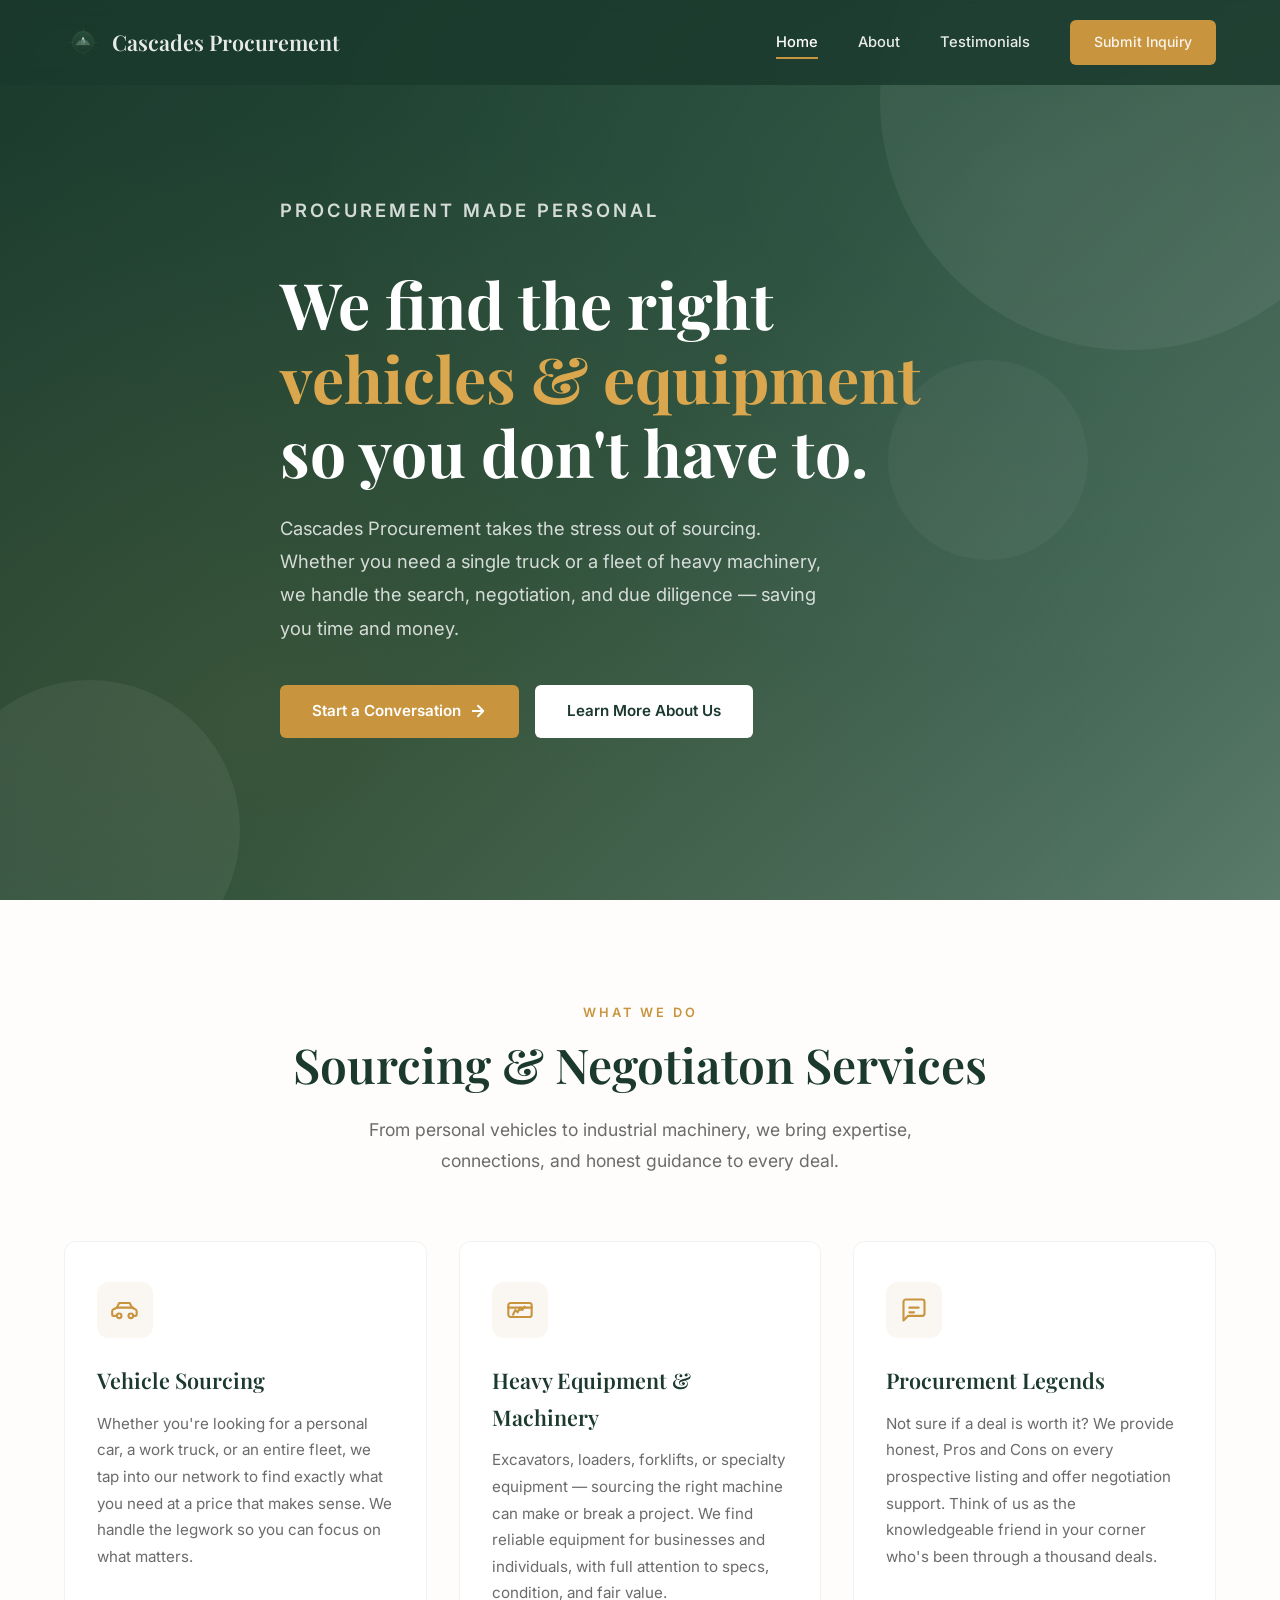
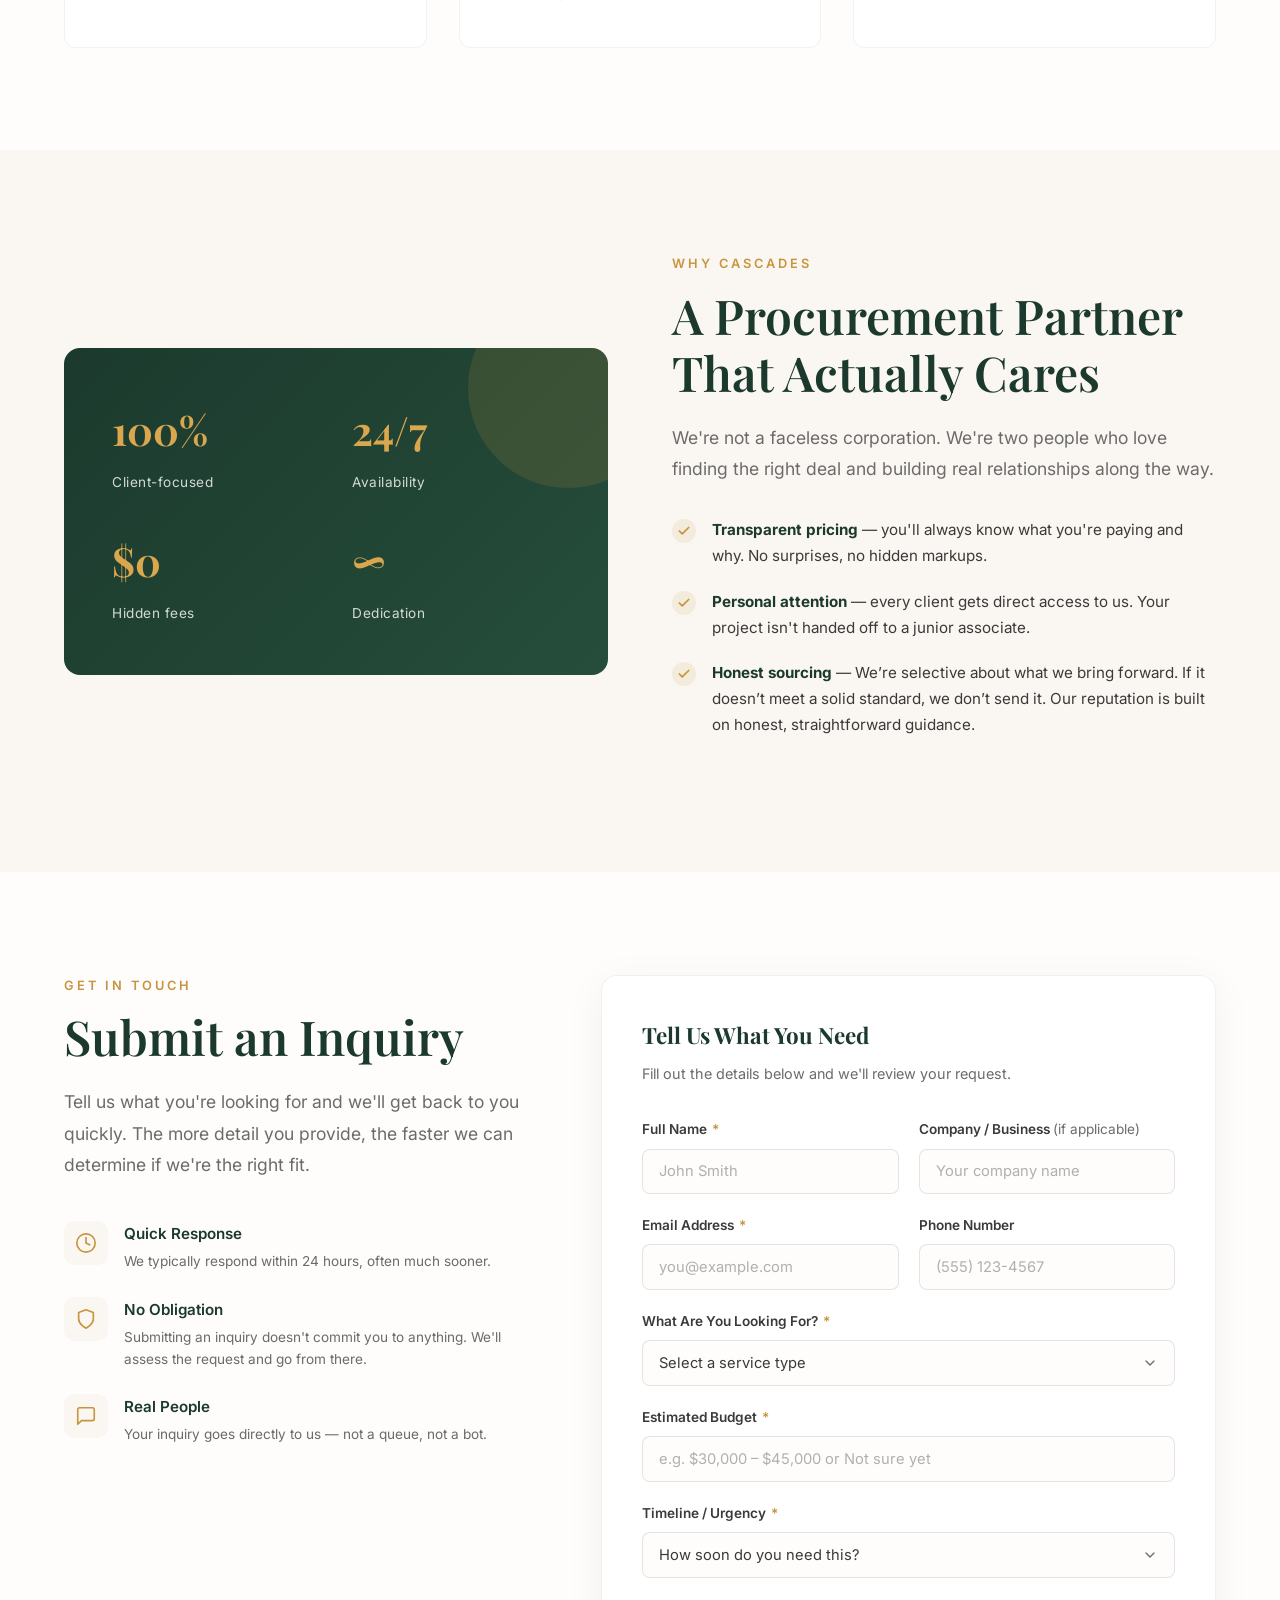
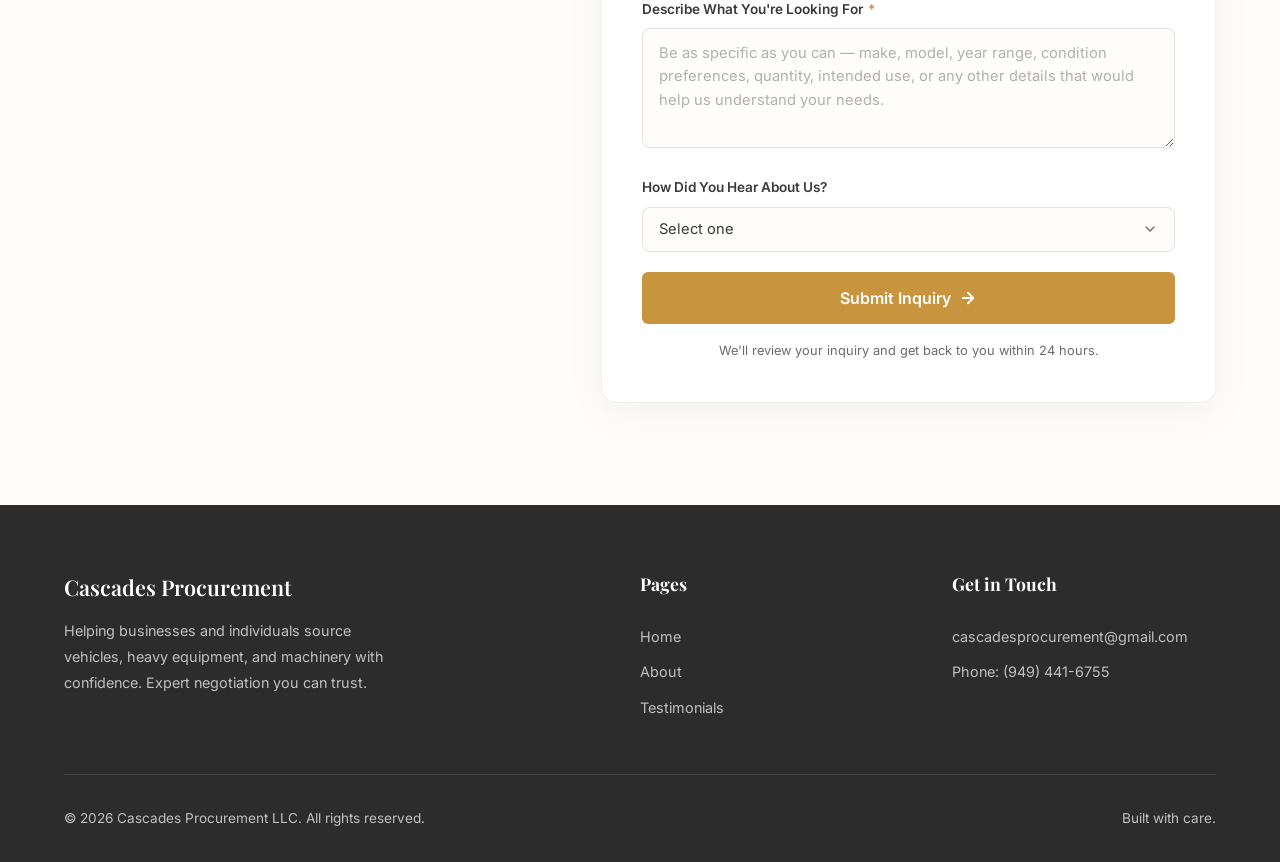
==== commit b6d06975: "Change budget selection from dropdown to text input Replaced budget select dropdown with a text inpu" ====
--- a/index.html
+++ b/index.html
@@ -4,7 +4,7 @@
   <meta charset="UTF-8">
   <meta name="viewport" content="width=device-width, initial-scale=1.0">
   <title>Cascades Procurement — Vehicle &amp; Equipment Sourcing</title>
-  <meta name="description" content="Cascades Procurement helps businesses and individuals source vehicles, heavy equipment, and machinery at the best value. Expert consulting and negotiation services.">
+  <meta name="description" content="Cascades Procurement helps businesses and individuals source vehicles, heavy equipment, and machinery at the best value. Expert negotiation services.">
   <link rel="stylesheet" href="styles.css">
   <link rel="icon" type="image/svg+xml" href="logo-icon.svg">
 </head>
@@ -238,15 +238,8 @@
             </div>
 
             <div class="form-group">
-              <label for="budget">Estimated Budget Range <span class="required">*</span></label>
-              <select id="budget" name="budget" required>
-                <option value="" disabled selected>Select a range</option>
-                <option value="Under $25,000">Under $25,000</option>
-                <option value="$25,000 - $50,000">$25,000 – $50,000</option>
-                <option value="$50,000 - $100,000">$50,000 – $100,000</option>
-                <option value="$100,000 - $250,000">$100,000 – $250,000</option>
-                <option value="$250,000+">$250,000+</option>
-                <option value="Not sure yet">Not sure yet</option>
+              <label for="budget">Estimated Budget <span class="required">*</span></label>
+              <input type="text" id="budget" name="budget" placeholder="e.g. $30,000 – $45,000 or Not sure yet" required>
               </select>
             </div>
 
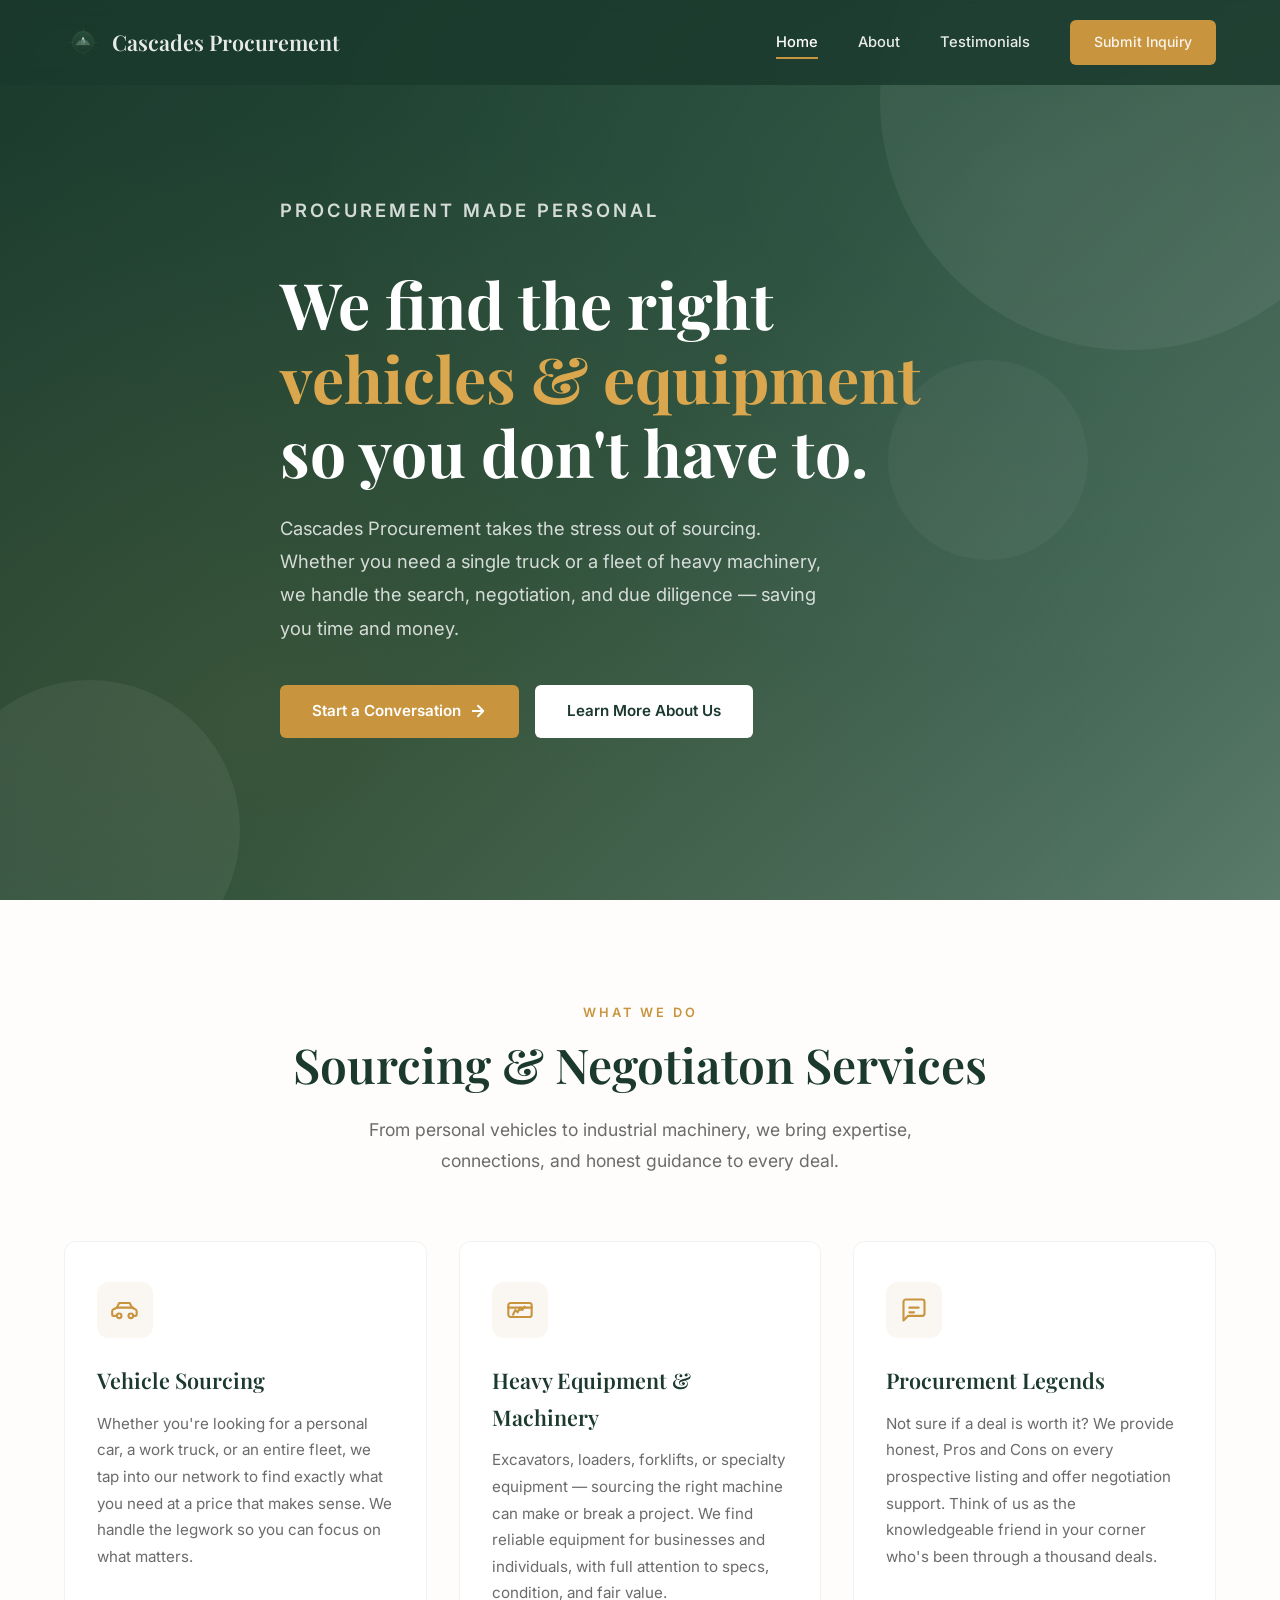
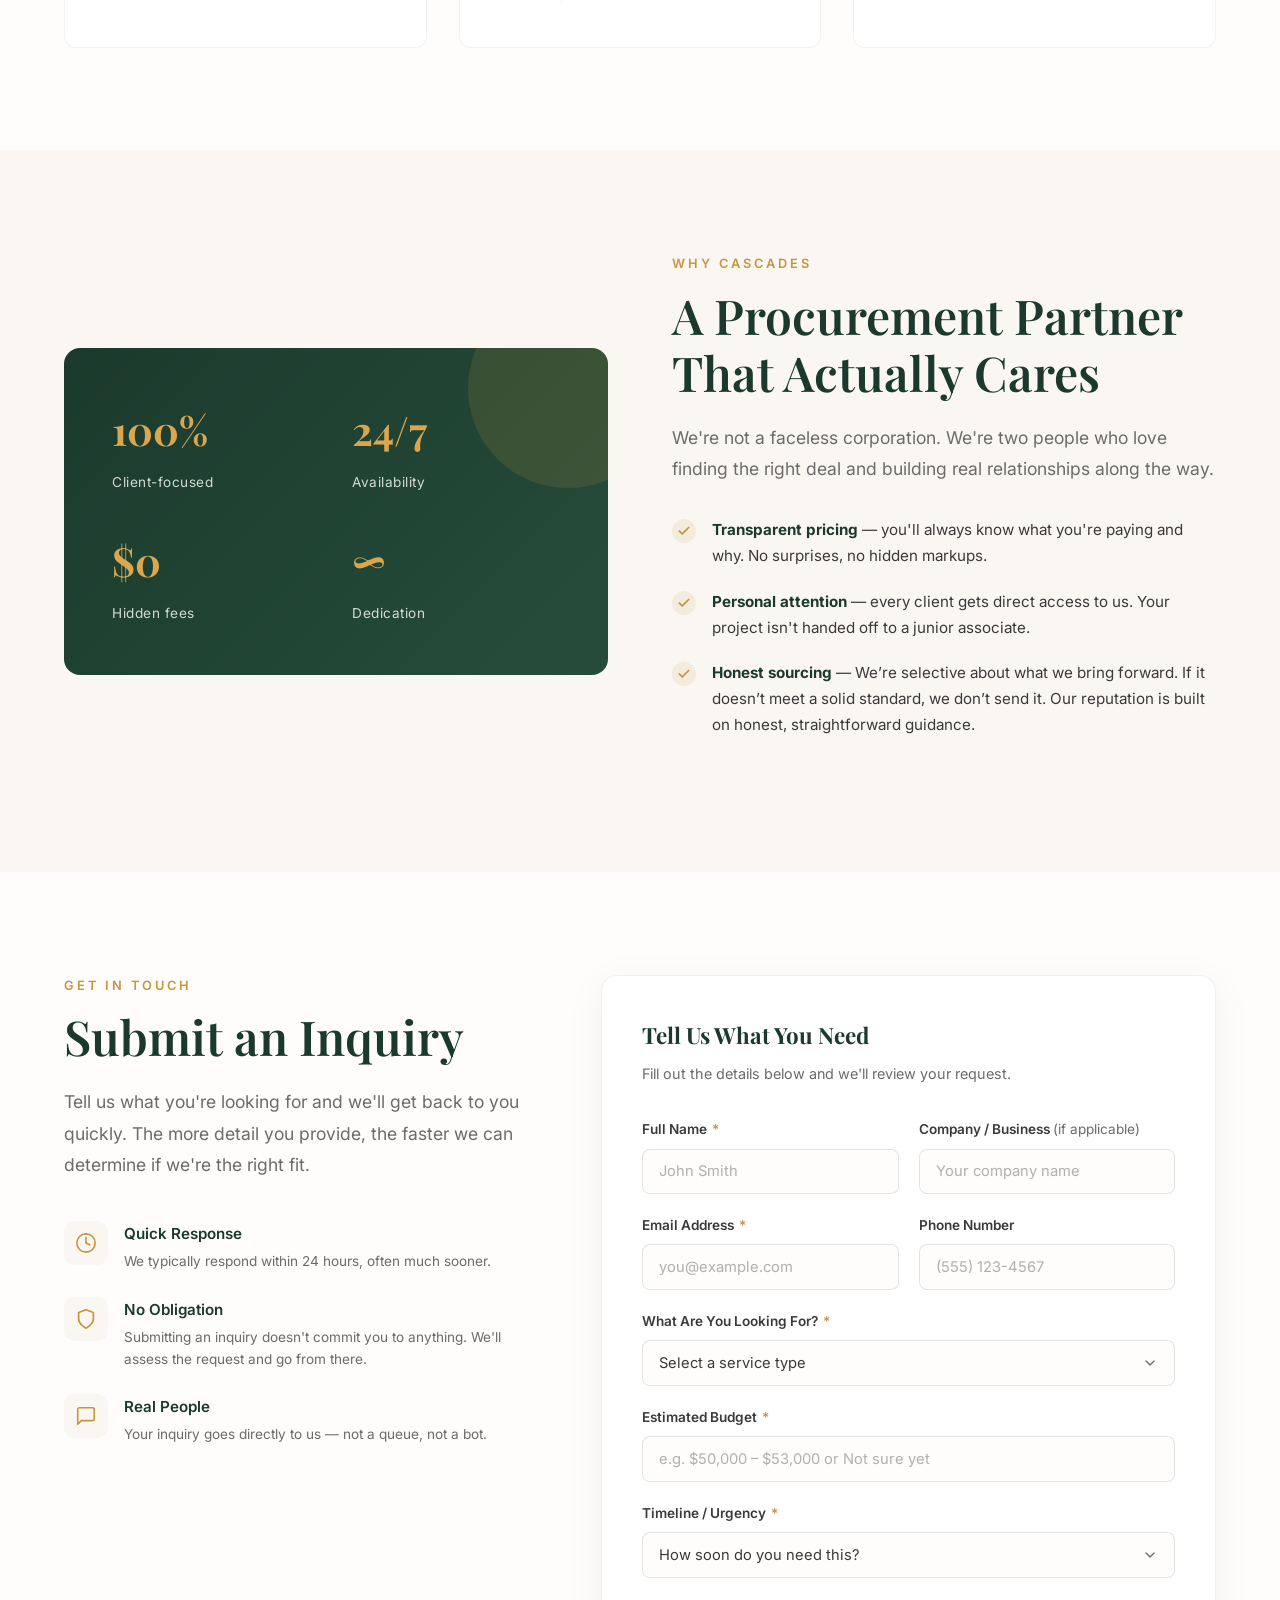
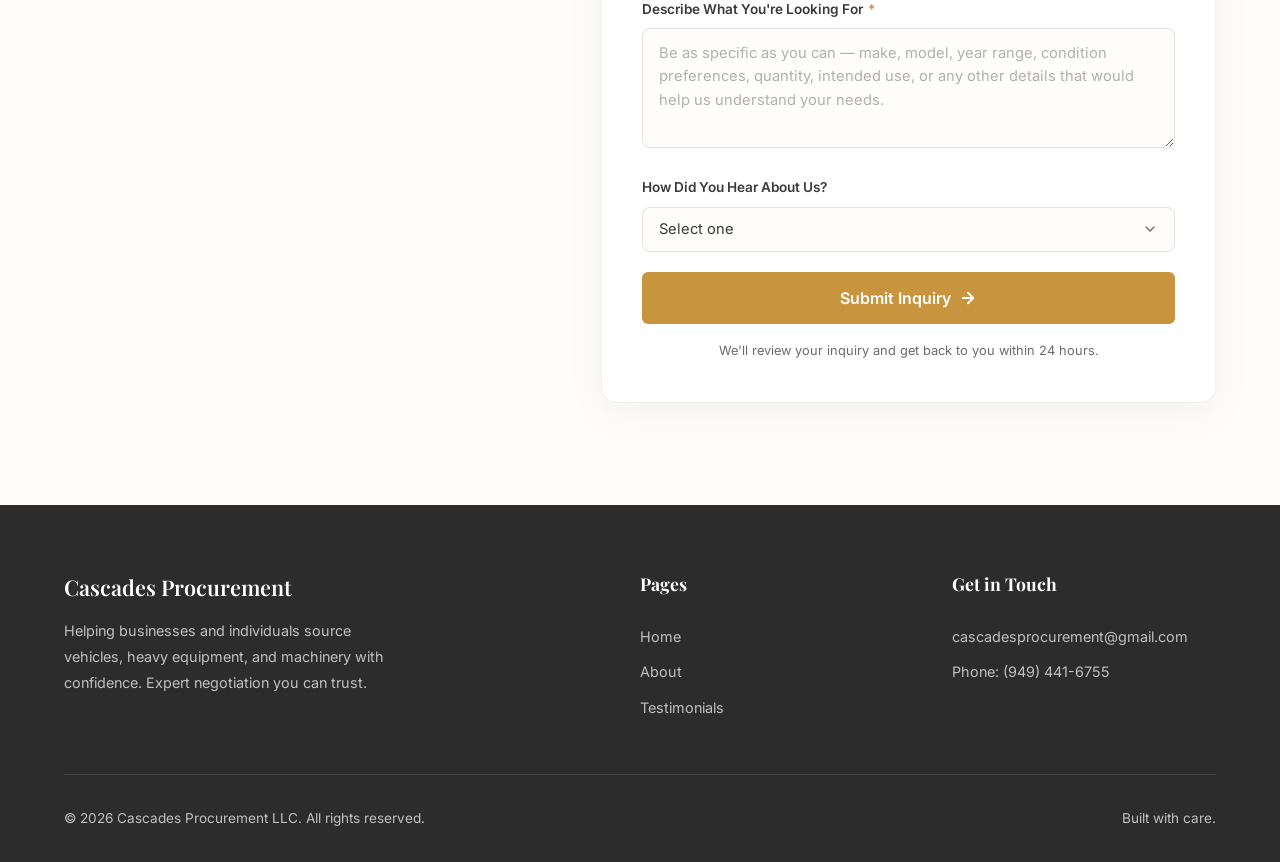
==== commit de6489b7: "Update budget input placeholder text" ====
--- a/index.html
+++ b/index.html
@@ -239,7 +239,7 @@
 
             <div class="form-group">
               <label for="budget">Estimated Budget <span class="required">*</span></label>
-              <input type="text" id="budget" name="budget" placeholder="e.g. $30,000 – $45,000 or Not sure yet" required>
+              <input type="text" id="budget" name="budget" placeholder="e.g. $50,000 – $53,000 or Not sure yet" required>
               </select>
             </div>
 
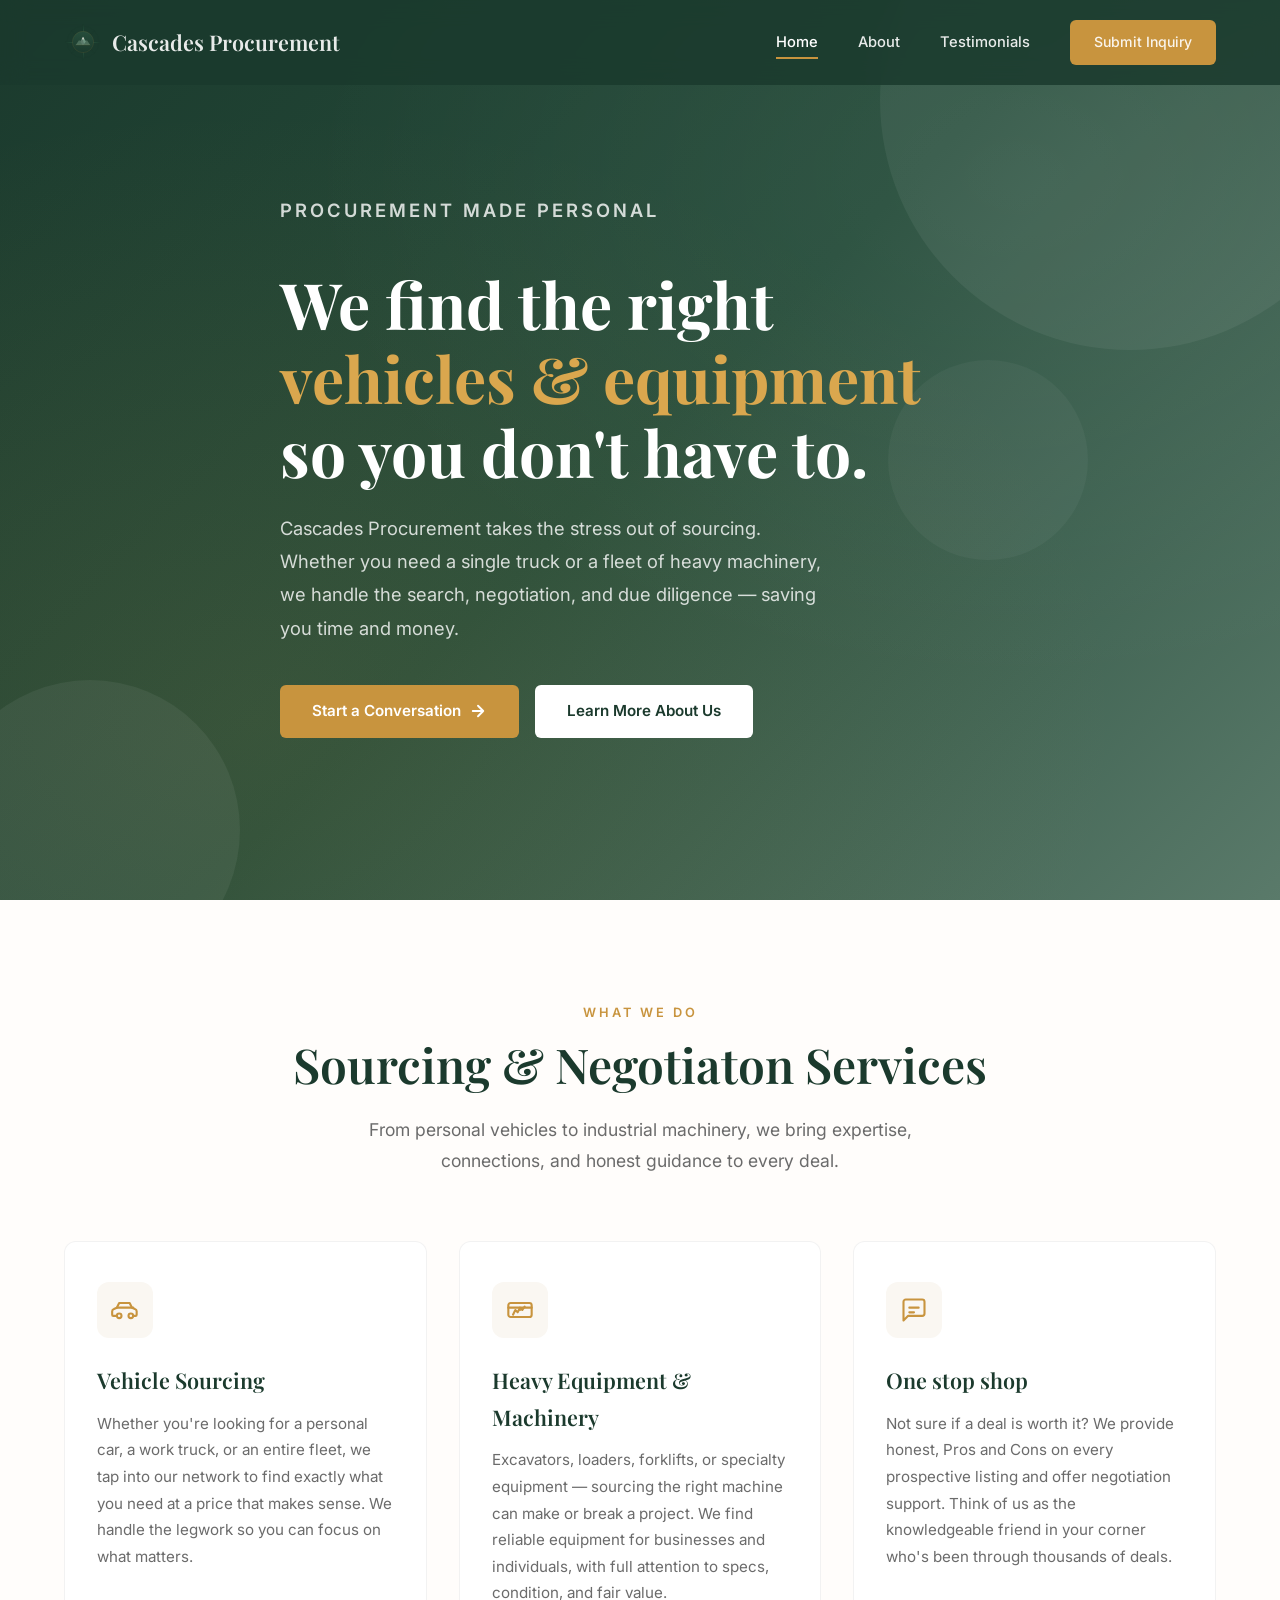
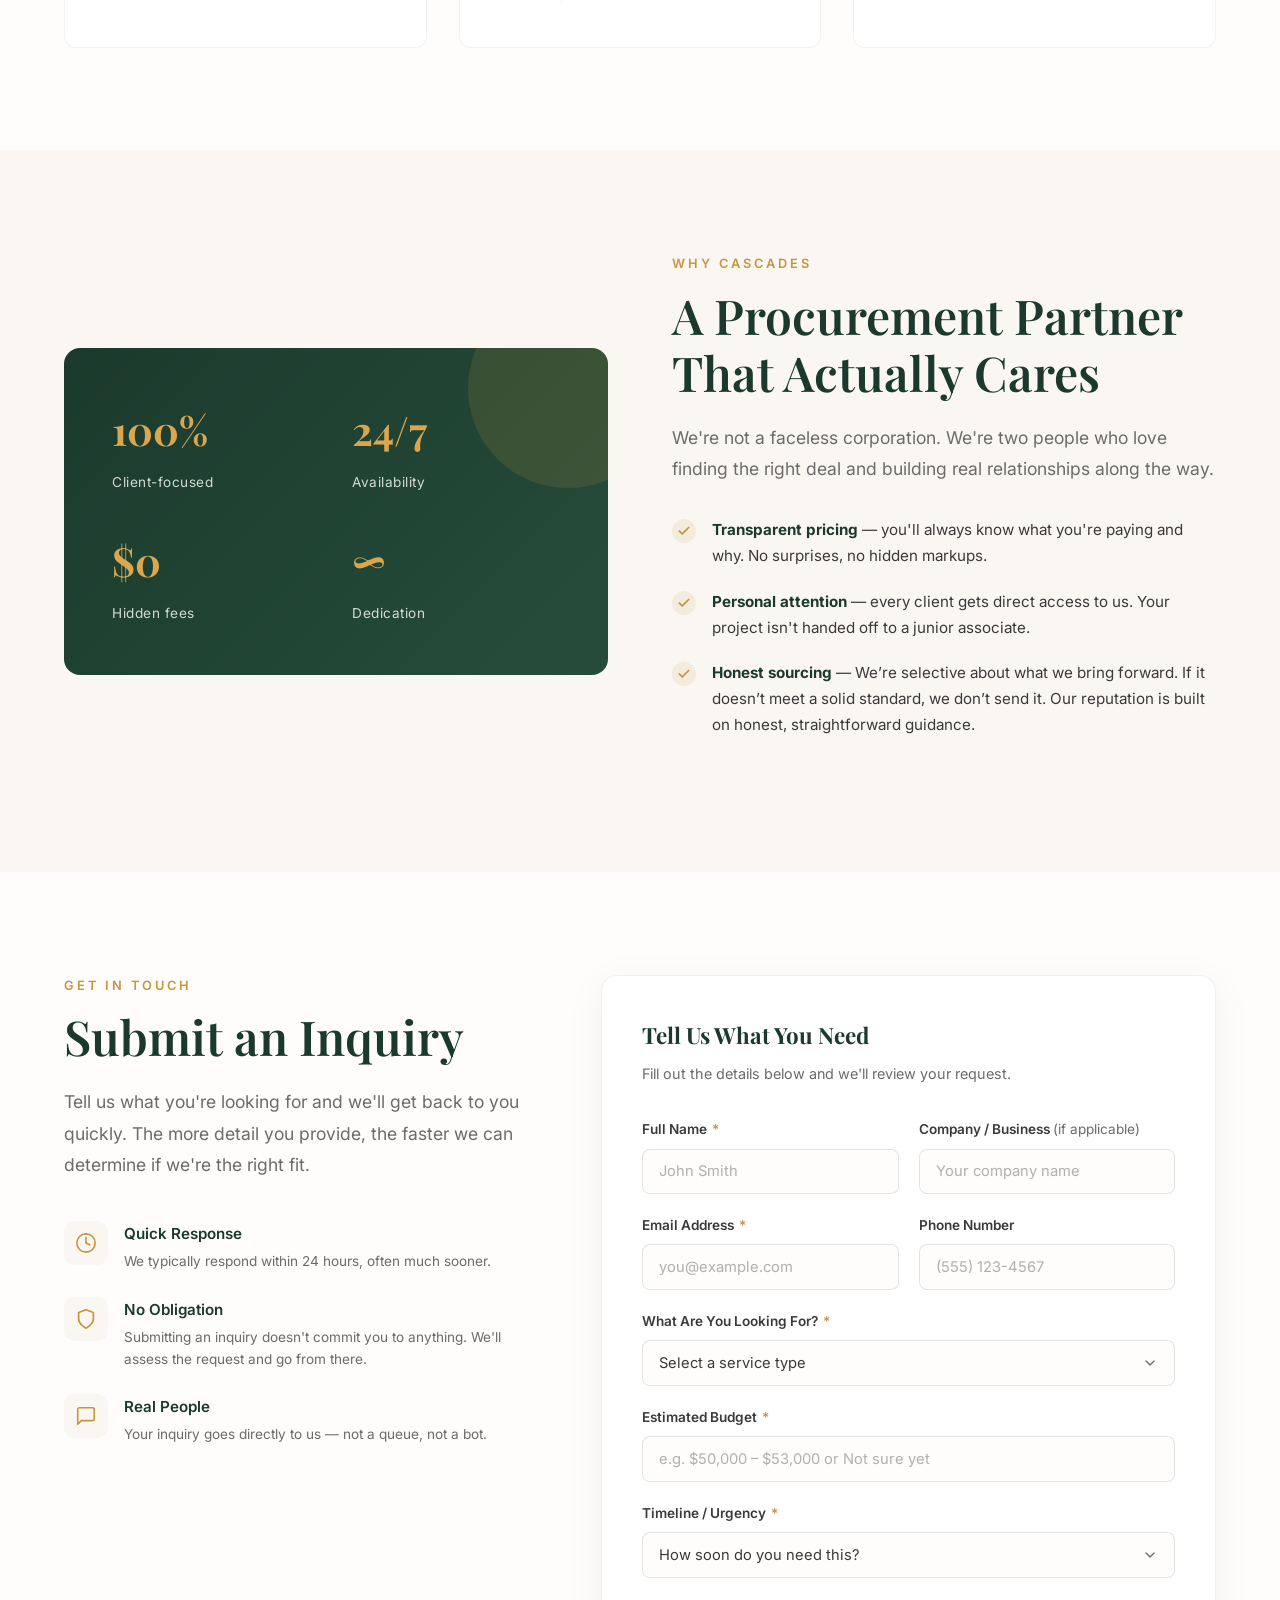
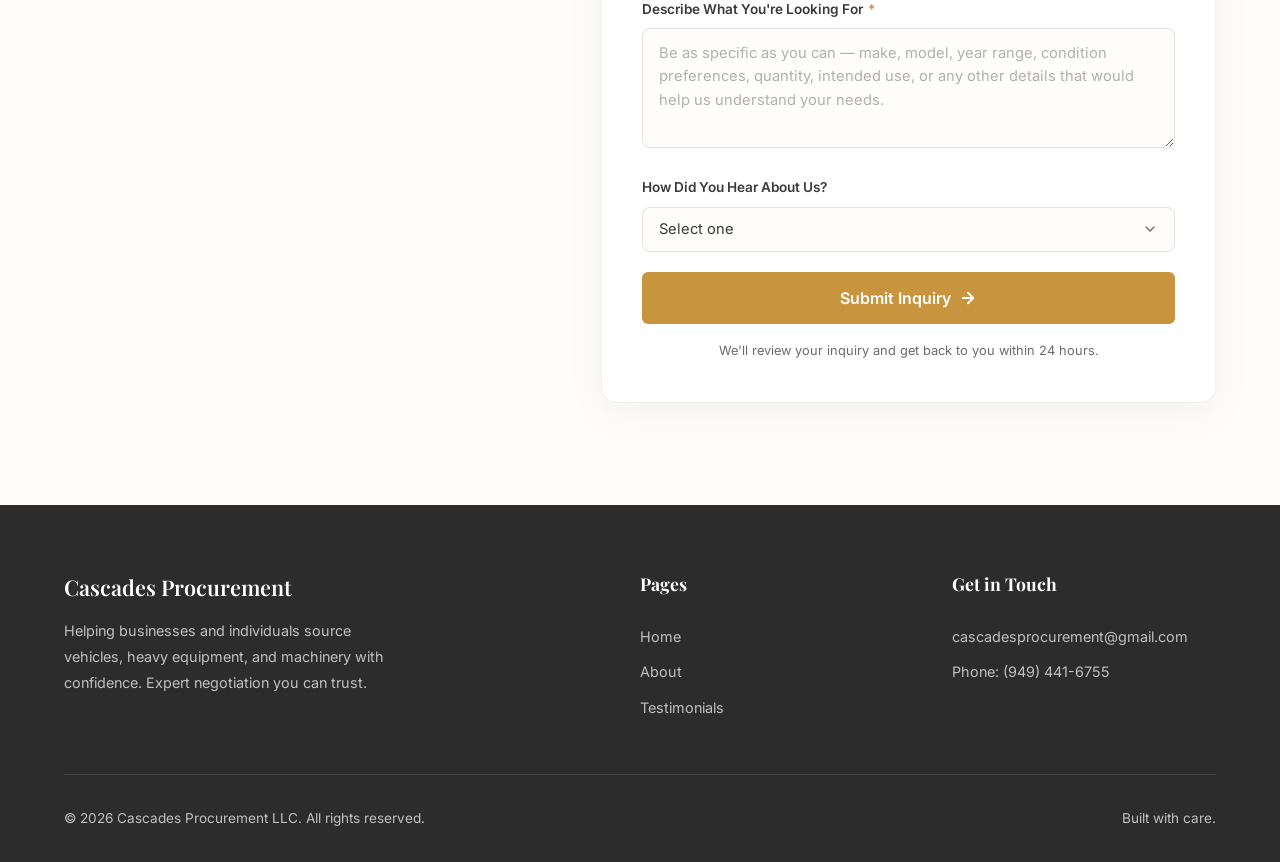
==== commit b1166422: "Change heading to 'One stop shop' and update text Updated the heading and modified the description t" ====
--- a/index.html
+++ b/index.html
@@ -93,8 +93,8 @@
               <path d="M8 10h8M8 14h4"/>
             </svg>
           </div>
-          <h3>Procurement Legends</h3>
-          <p>Not sure if a deal is worth it? We provide honest, Pros and Cons on every prospective listing and offer negotiation support. Think of us as the knowledgeable friend in your corner who's been through a thousand deals.</p>
+          <h3>One stop shop</h3>
+          <p>Not sure if a deal is worth it? We provide honest, Pros and Cons on every prospective listing and offer negotiation support. Think of us as the knowledgeable friend in your corner who's been through thousands of deals.</p>
         </div>
 
       </div>
@@ -240,7 +240,6 @@
             <div class="form-group">
               <label for="budget">Estimated Budget <span class="required">*</span></label>
               <input type="text" id="budget" name="budget" placeholder="e.g. $50,000 – $53,000 or Not sure yet" required>
-              </select>
             </div>
 
             <div class="form-group">
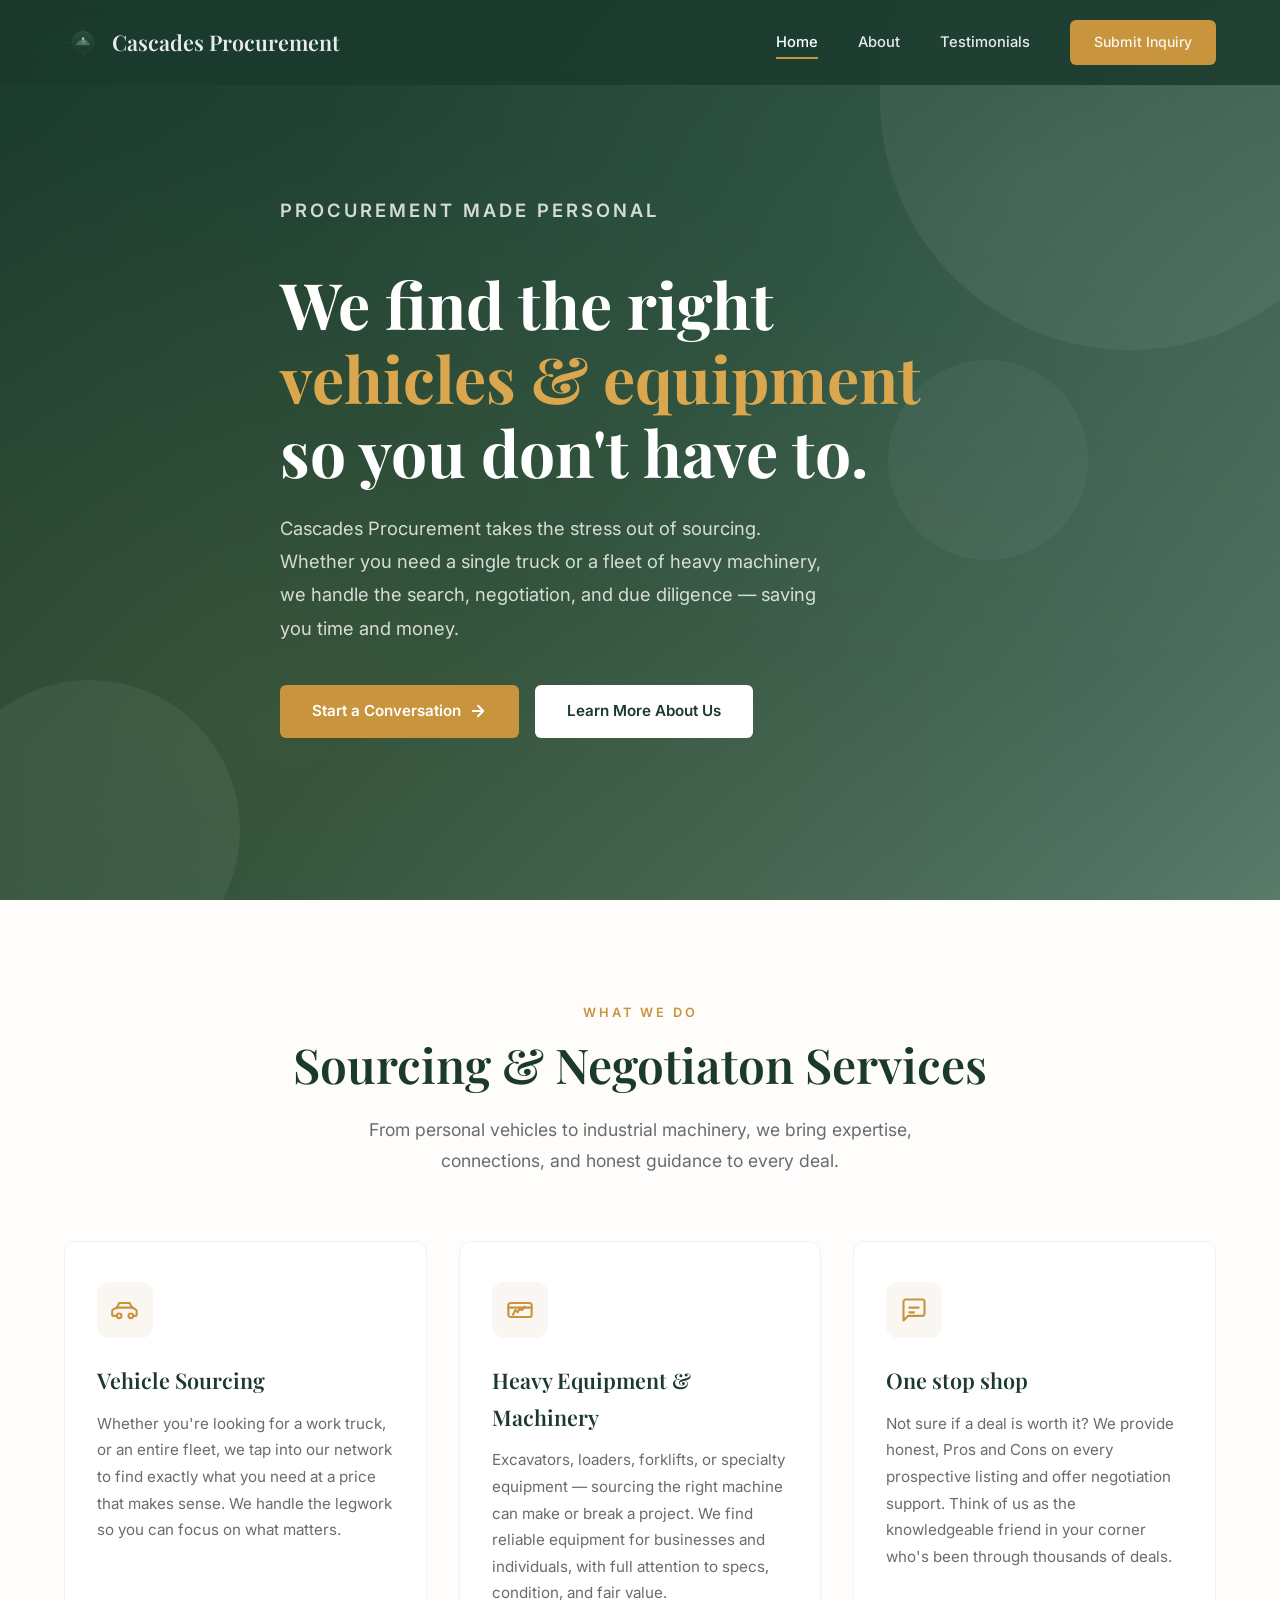
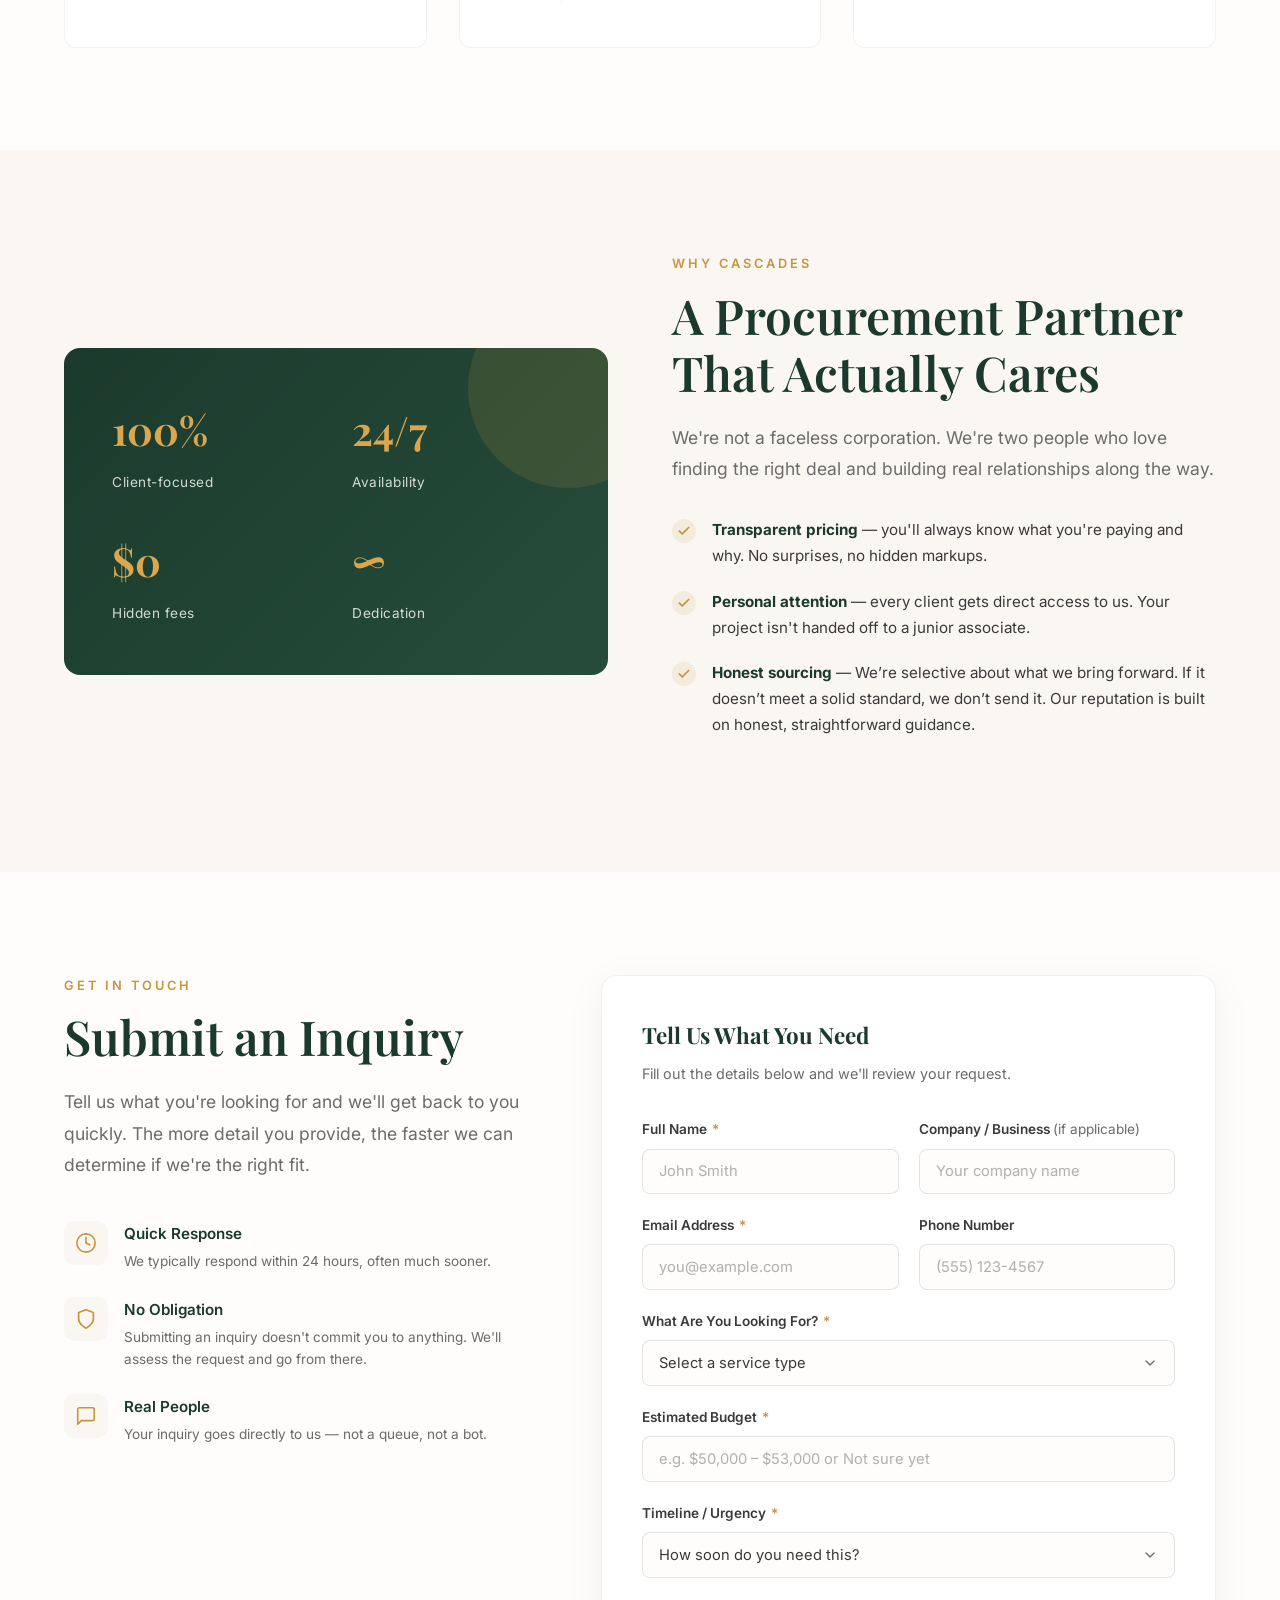
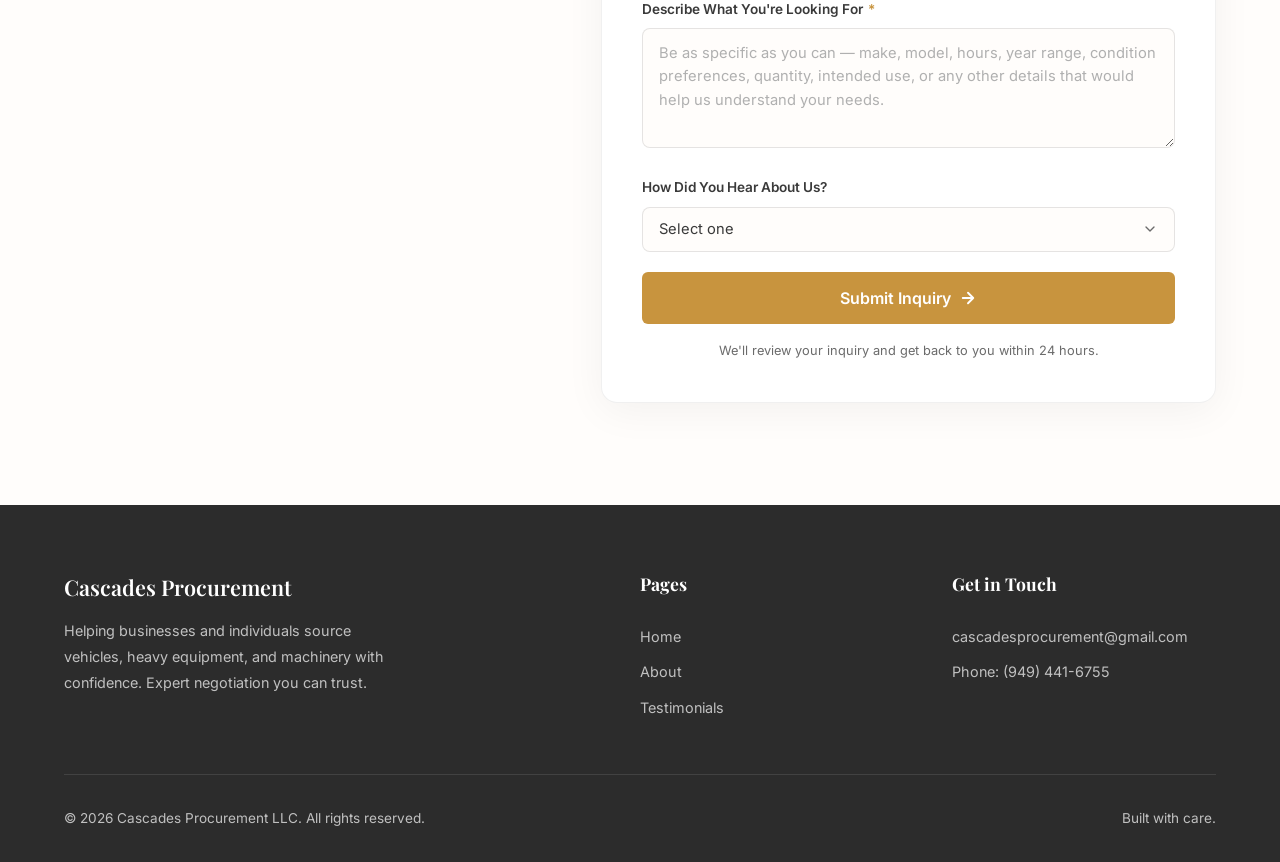
==== commit a5f20a88: "Update index.html" ====
--- a/index.html
+++ b/index.html
@@ -68,7 +68,7 @@
             </svg>
           </div>
           <h3>Vehicle Sourcing</h3>
-          <p>Whether you're looking for a personal car, a work truck, or an entire fleet, we tap into our network to find exactly what you need at a price that makes sense. We handle the legwork so you can focus on what matters.</p>
+          <p>Whether you're looking for a work truck, or an entire fleet, we tap into our network to find exactly what you need at a price that makes sense. We handle the legwork so you can focus on what matters.</p>
         </div>
 
         <!-- Card 2 -->
@@ -228,11 +228,9 @@
               <label for="service">What Are You Looking For? <span class="required">*</span></label>
               <select id="service" name="service" required>
                 <option value="" disabled selected>Select a service type</option>
-                <option value="Vehicle Sourcing — Personal">Vehicle Sourcing — Personal Use</option>
-                <option value="Vehicle Sourcing — Business">Vehicle Sourcing — Business / Fleet</option>
-                <option value="Heavy Equipment — Personal">Heavy Equipment / Machinery — Personal Use</option>
-                <option value="Heavy Equipment — Business">Heavy Equipment / Machinery — Business Use</option>
-                <option value="Consulting — Purchase Advice">Consulting — Purchase Advice / Opinion</option>
+                <option value="Vehicle Sourcing — Business">Vehicle Sourcing</option>
+                <option value="Heavy Equipment — Personal">Heavy Equipment / Machinery</option>
+                <option value="Heavy Equipment — Business">Other</option>
                 <option value="Other">Other</option>
               </select>
             </div>
@@ -256,7 +254,7 @@
 
             <div class="form-group">
               <label for="details">Describe What You're Looking For <span class="required">*</span></label>
-              <textarea id="details" name="details" placeholder="Be as specific as you can — make, model, year range, condition preferences, quantity, intended use, or any other details that would help us understand your needs." required></textarea>
+              <textarea id="details" name="details" placeholder="Be as specific as you can — make, model, hours, year range, condition preferences, quantity, intended use, or any other details that would help us understand your needs." required></textarea>
             </div>
 
             <div class="form-group">
